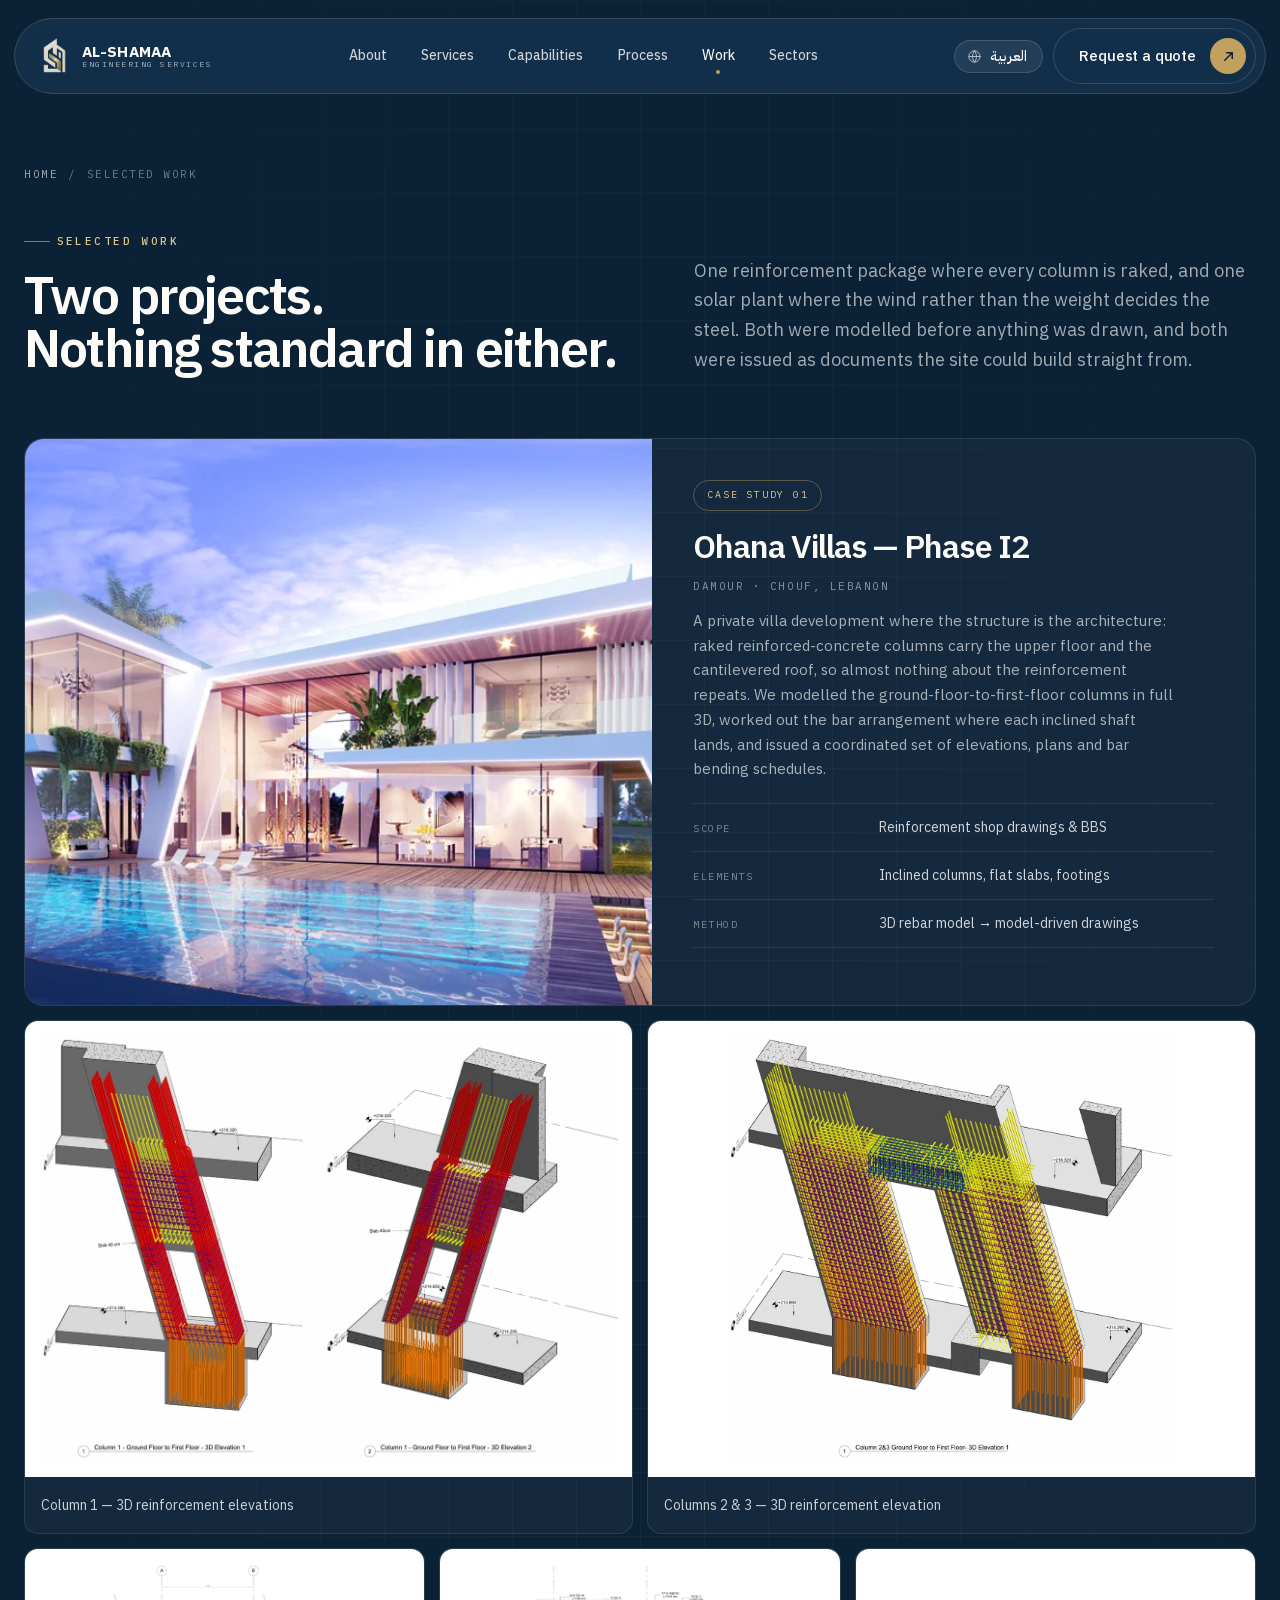
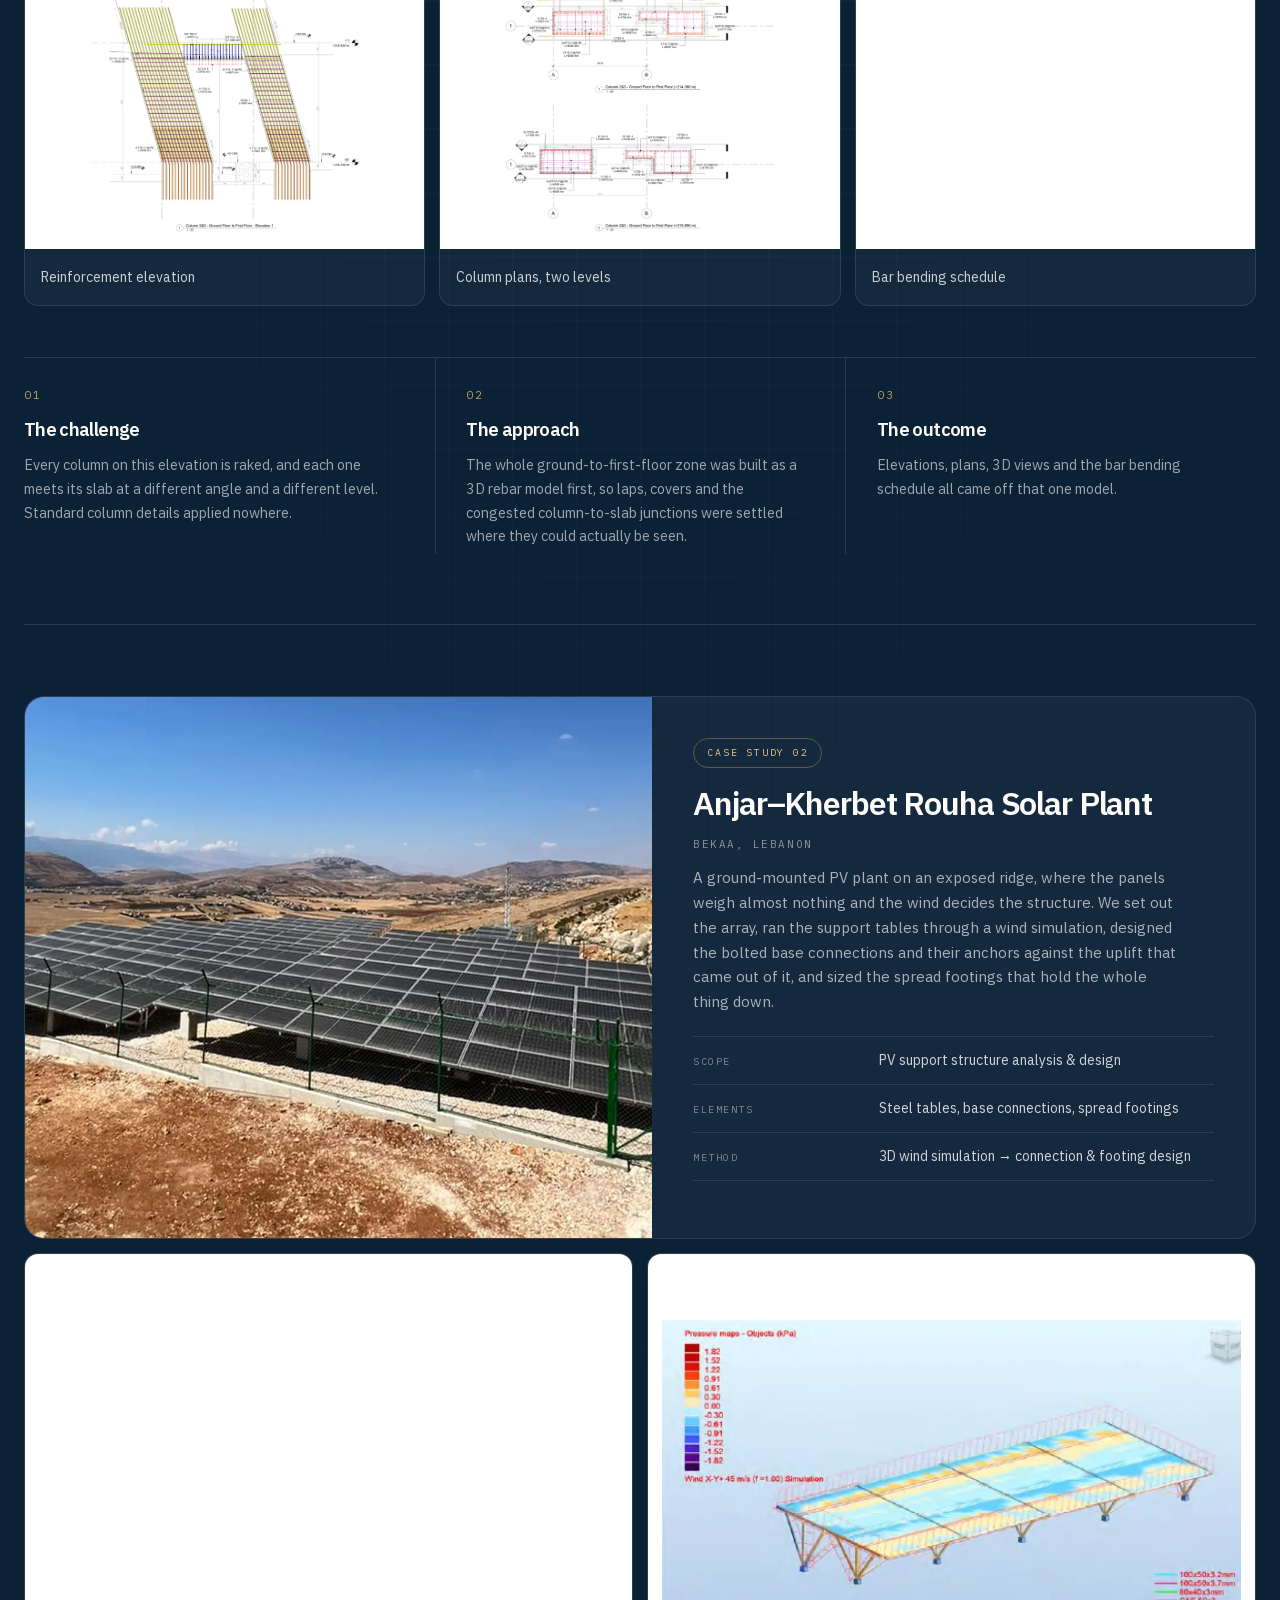
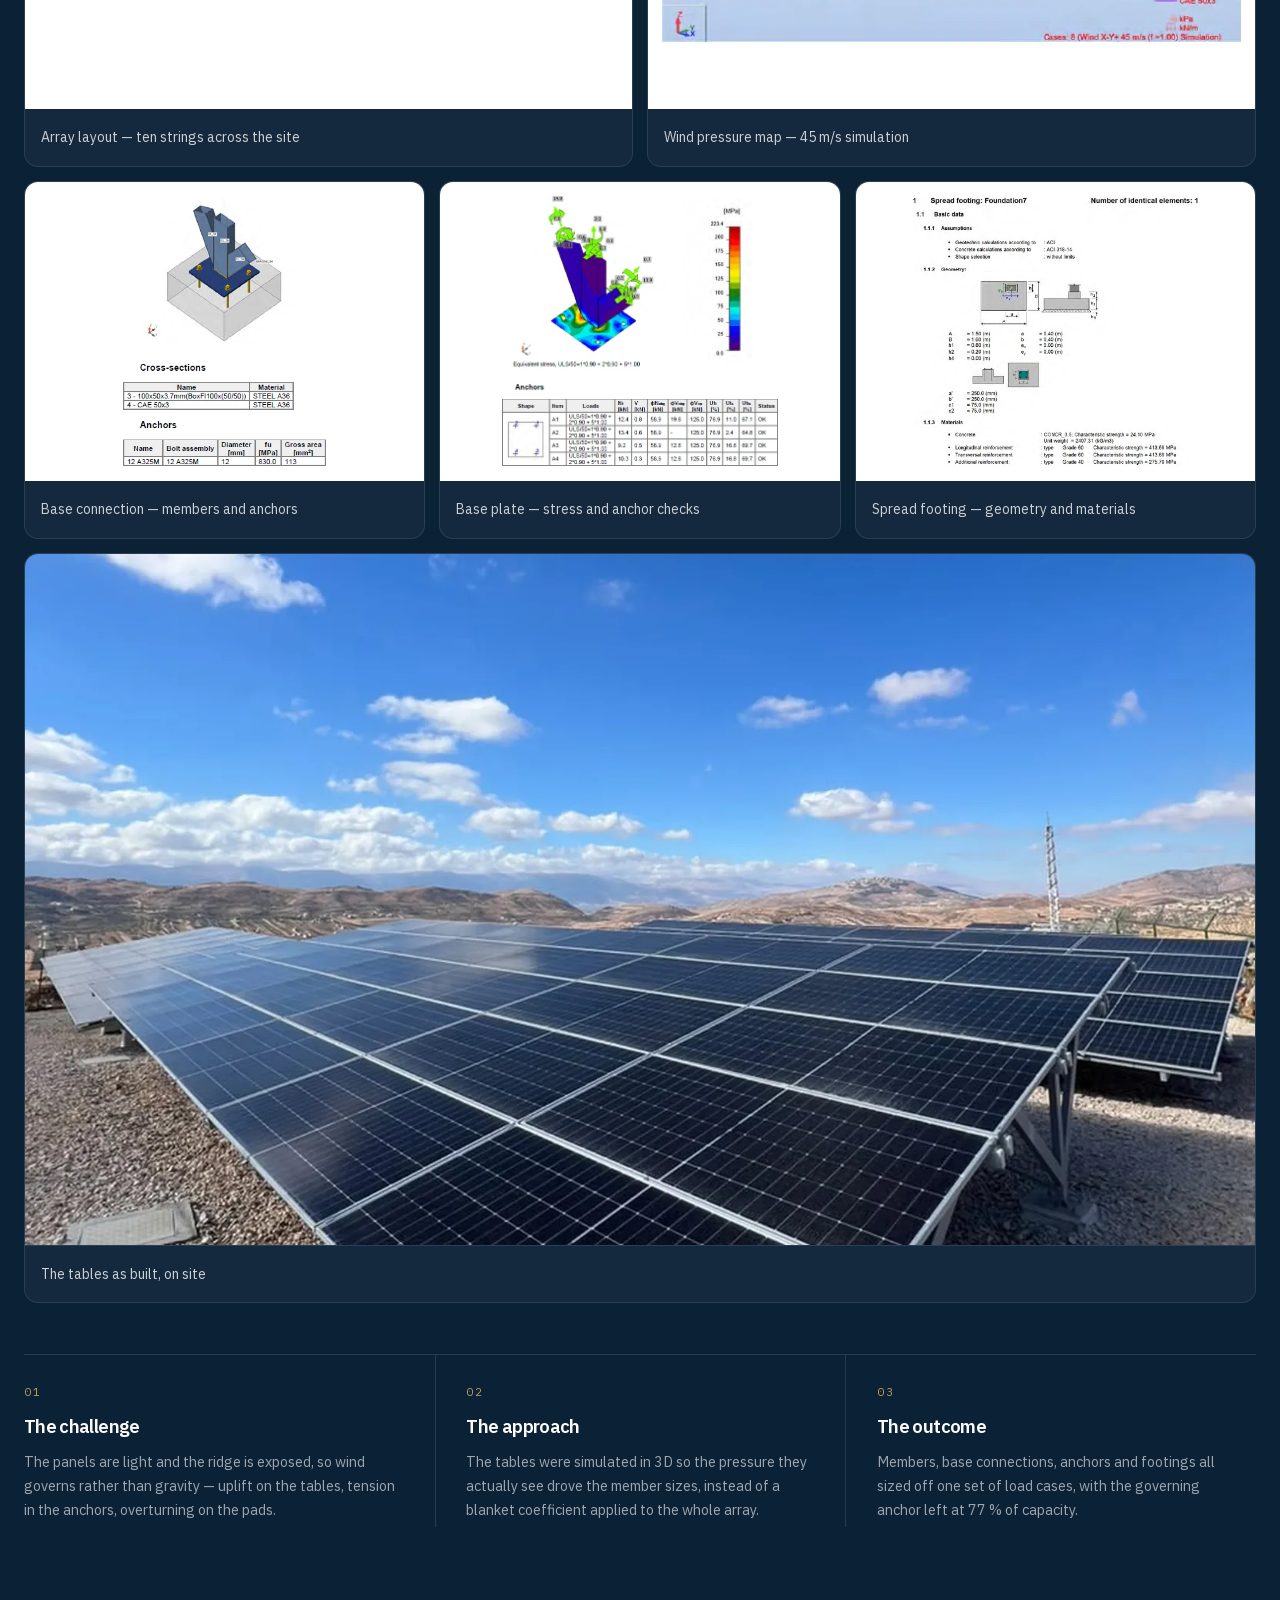
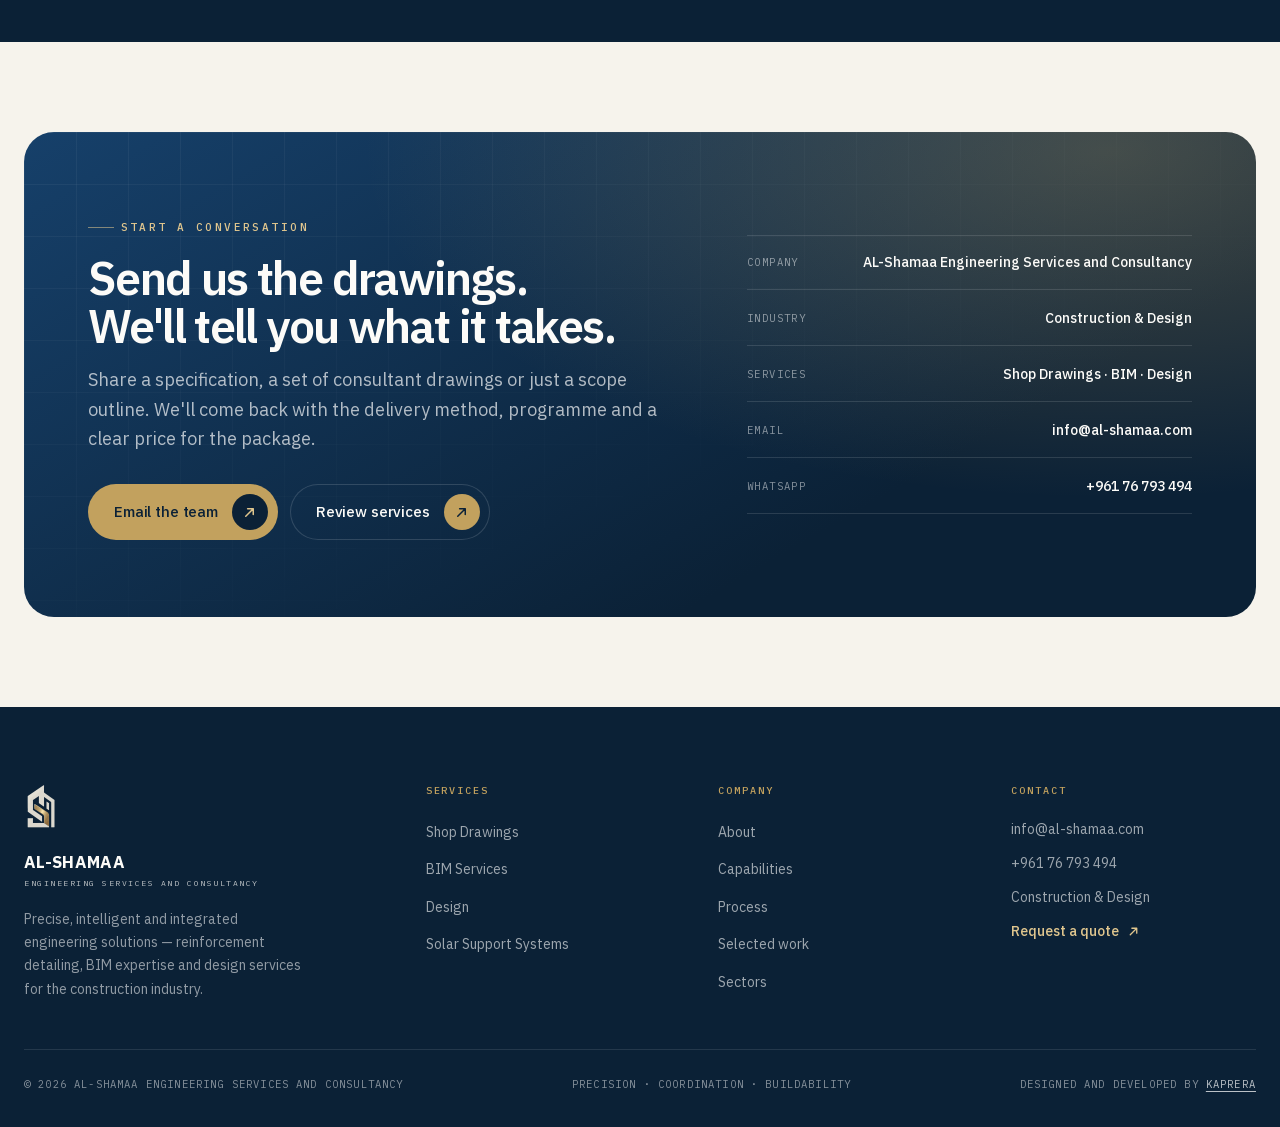
==== work.html @ 363264e6 "Move the case studies onto their own page The case studies outgrew a section. #work carried two full" ====
<!doctype html>
<html lang="en" dir="ltr">
<head>
<meta charset="utf-8">
<meta name="viewport" content="width=device-width, initial-scale=1">

<title>Selected Work — Reinforcement and Solar Support Case Studies | AL-Shamaa</title>
<meta name="description" content="Two AL-Shamaa case studies in full: the Ohana Villas Phase I2 reinforcement package in Damour, and the Anjar–Kherbet Rouha solar plant support structure in the Bekaa.">
<link rel="canonical" href="https://al-shamaa.com/work.html">
<meta name="robots" content="index, follow, max-image-preview:large, max-snippet:-1">
<meta name="theme-color" content="#0B2136">
<meta name="color-scheme" content="light">

<!-- Restore the saved language before the first paint. Without this a returning
     Arabic visitor gets a full LTR render that then flips to RTL — a whole-page
     reflow and a large layout shift. Kept inline (and out of a file) because a
     blocking request here would cost more than it saves; its sha256 is pinned
     in the CSP so script-src stays free of 'unsafe-inline'. -->
<script>try{if(localStorage.getItem("alshamaa-lang")==="ar"){var d=document.documentElement;d.lang="ar";d.dir="rtl"}}catch(e){}</script>

<link rel="icon" href="assets/img/favicon-32.png" sizes="32x32" type="image/png">
<link rel="apple-touch-icon" href="assets/img/apple-touch-icon.png">

<meta property="og:type" content="website">
<meta property="og:site_name" content="AL-Shamaa Engineering Services and Consultancy">
<meta property="og:url" content="https://al-shamaa.com/work.html">
<meta property="og:locale" content="en">
<meta property="og:locale:alternate" content="ar">
<meta property="og:title" content="Selected Work — AL-Shamaa Engineering Services and Consultancy">
<meta property="og:description" content="Two AL-Shamaa case studies in full: the Ohana Villas Phase I2 reinforcement package in Damour, and the Anjar–Kherbet Rouha solar plant support structure in the Bekaa.">
<meta property="og:image" content="https://al-shamaa.com/assets/img/og-card.jpg">
<meta property="og:image:width" content="1200">
<meta property="og:image:height" content="630">
<meta property="og:image:alt" content="AL-Shamaa Engineering Services and Consultancy — reinforcement detailing, BIM and design.">
<meta name="twitter:card" content="summary_large_image">
<meta name="twitter:title" content="Selected Work — AL-Shamaa Engineering Services and Consultancy">
<meta name="twitter:description" content="Two AL-Shamaa case studies in full: the Ohana Villas Phase I2 reinforcement package in Damour, and the Anjar–Kherbet Rouha solar plant support structure in the Bekaa.">
<meta name="twitter:image" content="https://al-shamaa.com/assets/img/og-card.jpg">

<!-- The two faces this page's first screen paints in: the roman variable Plex
     Sans and the mono behind the eyebrow labels. The italic face the landing
     page preloads is not used anywhere here, so it stays off the critical path. -->
<link rel="preload" href="assets/fonts/plex-sans-var-latin.woff2" as="font" type="font/woff2" crossorigin>
<link rel="preload" href="assets/fonts/plex-mono-500-latin.woff2" as="font" type="font/woff2" crossorigin>
<link rel="stylesheet" href="assets/css/styles.css?v=6">

<script src="assets/js/i18n.js?v=6" defer></script>
<script src="assets/js/main.js?v=1" defer></script>

<script type="application/ld+json">
{
  "@context": "https://schema.org",
  "@type": "CollectionPage",
  "@id": "https://al-shamaa.com/work.html#page",
  "url": "https://al-shamaa.com/work.html",
  "name": "Selected Work",
  "description": "Reinforcement detailing and solar support structure case studies by AL-Shamaa Engineering Services and Consultancy.",
  "isPartOf": { "@type": "WebSite", "url": "https://al-shamaa.com/", "name": "AL-Shamaa Engineering Services and Consultancy" },
  "about": { "@id": "https://al-shamaa.com/#organization" },
  "breadcrumb": {
    "@type": "BreadcrumbList",
    "itemListElement": [
      { "@type": "ListItem", "position": 1, "name": "Home", "item": "https://al-shamaa.com/" },
      { "@type": "ListItem", "position": 2, "name": "Selected Work", "item": "https://al-shamaa.com/work.html" }
    ]
  },
  "mainEntity": {
    "@type": "ItemList",
    "itemListElement": [
      { "@type": "ListItem", "position": 1, "item": {
          "@type": "CreativeWork",
          "name": "Ohana Villas — Phase I2",
          "about": "Reinforcement shop drawings and bar bending schedules for a villa on raked reinforced-concrete columns.",
          "locationCreated": { "@type": "Place", "name": "Damour, Chouf, Lebanon" } } },
      { "@type": "ListItem", "position": 2, "item": {
          "@type": "CreativeWork",
          "name": "Anjar–Kherbet Rouha Solar Plant",
          "about": "Wind analysis, steel connection design and spread footing design for a ground-mounted photovoltaic array.",
          "locationCreated": { "@type": "Place", "name": "Bekaa, Lebanon" } } }
    ]
  }
}
</script>
</head>
<body>

<a class="skip" href="#top"><span data-i18n>Skip to content</span></a>

<div class="progress" id="progress" aria-hidden="true"></div>

<!-- ══ Header ══════════════════════════════════════════════════════════ -->
<header class="header" id="header">
  <div class="header__bar">
    <a class="brand" href="index.html">
      <img class="brand__mark brand__mark--light" src="assets/img/mark-light.png" alt="" width="30" height="38">
      <img class="brand__mark brand__mark--dark"  src="assets/img/mark.png" alt="" width="30" height="38">
      <span class="brand__txt">
        <span class="brand__name">AL-SHAMAA</span>
        <span class="brand__sub"><span data-i18n>Engineering Services</span></span>
      </span>
    </a>

    <nav class="nav" id="nav" aria-label="Primary">
      <a href="index.html#about"><span data-i18n>About</span></a>
      <a href="index.html#services"><span data-i18n>Services</span></a>
      <a href="index.html#capabilities"><span data-i18n>Capabilities</span></a>
      <a href="index.html#process"><span data-i18n>Process</span></a>
      <a href="#work" aria-current="page"><span data-i18n>Work</span></a>
      <a href="index.html#sectors"><span data-i18n>Sectors</span></a>
    </nav>

    <div class="header__cta">
      <button class="langbtn" type="button" data-langbtn aria-label="عرض الموقع باللغة العربية"><svg viewBox="0 0 24 24" fill="none" stroke="currentColor" stroke-width="1.5" stroke-linecap="round" stroke-linejoin="round" aria-hidden="true"><circle cx="12" cy="12" r="9"/><path d="M3 12h18"/><path d="M12 3a15 15 0 0 1 0 18a15 15 0 0 1 0-18Z"/></svg><span class="langbtn__label" lang="ar">العربية</span></button>
      <a class="btn btn--ghost" href="#contact">
        <span data-i18n>Request a quote</span>
        <span class="btn__ic" aria-hidden="true">
          <svg viewBox="0 0 16 16" fill="none" stroke="currentColor" stroke-width="1.6" stroke-linecap="round" stroke-linejoin="round"><path d="M4 12 12 4M6 4h6v6"/></svg>
          <svg viewBox="0 0 16 16" fill="none" stroke="currentColor" stroke-width="1.6" stroke-linecap="round" stroke-linejoin="round"><path d="M4 12 12 4M6 4h6v6"/></svg>
        </span>
      </a>
      <button class="burger" id="burger" aria-label="Open menu" aria-expanded="false" aria-controls="drawer">
        <span></span><span></span><span></span>
      </button>
    </div>
  </div>
</header>

<div class="drawer" id="drawer">
  <a href="index.html#about"><span data-i18n>About</span></a>
  <a href="index.html#services"><span data-i18n>Services</span></a>
  <a href="index.html#capabilities"><span data-i18n>Capabilities</span></a>
  <a href="index.html#process"><span data-i18n>Process</span></a>
  <a href="#work"><span data-i18n>Work</span></a>
  <a href="index.html#sectors"><span data-i18n>Sectors</span></a>
  <a href="#contact"><span data-i18n>Contact</span></a>
  <button class="langbtn" type="button" data-langbtn aria-label="عرض الموقع باللغة العربية"><svg viewBox="0 0 24 24" fill="none" stroke="currentColor" stroke-width="1.5" stroke-linecap="round" stroke-linejoin="round" aria-hidden="true"><circle cx="12" cy="12" r="9"/><path d="M3 12h18"/><path d="M12 3a15 15 0 0 1 0 18a15 15 0 0 1 0-18Z"/></svg><span class="langbtn__label" lang="ar">العربية</span></button>
  <p class="drawer__foot"><span data-i18n>AL-SHAMAA · ENGINEERING SERVICES AND CONSULTANCY</span></p>
</div>

<main id="top">

<!-- ══ Selected work / case studies ════════════════════════════════════ -->
<section class="section work workpage" id="work">
  <div class="shell">
    <nav class="crumb" aria-label="Breadcrumb">
      <a href="index.html"><span data-i18n>Home</span></a>
      <span aria-hidden="true">/</span>
      <span aria-current="page"><span data-i18n>Selected work</span></span>
    </nav>

    <div class="section-head">
      <div data-reveal>
        <span class="eyebrow eyebrow--light"><span data-i18n>Selected work</span></span>
        <h1 class="display section-title"><span data-i18n>Two projects.</span><br><span data-i18n>Nothing standard in either.</span></h1>
      </div>
      <p class="lede d-100" data-reveal>
        <span data-i18n>One reinforcement package where every column is raked, and one solar plant where the wind rather than the weight decides the steel. Both were modelled before anything was drawn, and both were issued as documents the site could build straight from.</span>
      </p>
    </div>

    <div class="project" id="ohana">
      <article class="case" data-reveal>
        <figure class="case__hero">
          <img src="assets/img/work/ohana-villa.webp" width="900" height="506" loading="lazy" decoding="async"
               alt="Ohana Villas — a contemporary villa of white, inclined and cantilevered volumes above a reflecting pool.">
        </figure>

        <div class="case__side">
          <span class="case__tag"><span data-i18n>Case study</span> 01</span>
          <h3 class="case__title">Ohana Villas — <span data-i18n>Phase I2</span></h3>
          <p class="case__loc"><span data-i18n>Damour · Chouf, Lebanon</span></p>
          <p class="case__lede">
            <span data-i18n>A private villa development where the structure is the architecture: raked reinforced-concrete columns carry the upper floor and the cantilevered roof, so almost nothing about the reinforcement repeats. We modelled the ground-floor-to-first-floor columns in full 3D, worked out the bar arrangement where each inclined shaft lands, and issued a coordinated set of elevations, plans and bar bending schedules.</span>
          </p>
          <dl class="case__facts">
            <div><dt><span data-i18n>Scope</span></dt><dd><span data-i18n>Reinforcement shop drawings &amp; BBS</span></dd></div>
            <div><dt><span data-i18n>Elements</span></dt><dd><span data-i18n>Inclined columns, flat slabs, footings</span></dd></div>
            <div><dt><span data-i18n>Method</span></dt><dd><span data-i18n>3D rebar model → model-driven drawings</span></dd></div>
          </dl>
        </div>
      </article>

      <div class="case-grid">

        <figure class="sheet sheet--half" data-reveal>
          <div class="sheet__img">
            <img src="assets/img/work/ohana-3d-column-1.webp" width="1200" height="884" loading="lazy" decoding="async"
                 alt="Two 3D views of the reinforcement in inclined Column 1, showing starter bars, main bars and links passing through the slab.">
          </div>
          <figcaption>
            <span class="sheet__t"><span data-i18n>Column 1 — 3D reinforcement elevations</span></span>
          </figcaption>
        </figure>

        <figure class="sheet sheet--half d-70" data-reveal>
          <div class="sheet__img">
            <img src="assets/img/work/ohana-3d-columns-23.webp" width="1200" height="1132" loading="lazy" decoding="async"
                 alt="3D reinforcement model of the twin inclined Columns 2 and 3 and the beam spanning between them.">
          </div>
          <figcaption>
            <span class="sheet__t"><span data-i18n>Columns 2 &amp; 3 — 3D reinforcement elevation</span></span>
          </figcaption>
        </figure>

        <figure class="sheet sheet--third" data-reveal>
          <div class="sheet__img">
            <img src="assets/img/work/ohana-elevation.webp" width="1200" height="1189" loading="lazy" decoding="async"
                 alt="Reinforcement elevation of the inclined Columns 2 and 3 with bar marks, spacings and cut lengths annotated.">
          </div>
          <figcaption>
            <span class="sheet__t"><span data-i18n>Reinforcement elevation</span></span>
          </figcaption>
        </figure>

        <figure class="sheet sheet--third d-70" data-reveal>
          <div class="sheet__img">
            <img src="assets/img/work/ohana-plans.webp" width="1200" height="1187" loading="lazy" decoding="async"
                 alt="Reinforcement plans of Columns 2 and 3 at two floor levels, with bar marks and dimensions between grids A and B.">
          </div>
          <figcaption>
            <span class="sheet__t"><span data-i18n>Column plans, two levels</span></span>
          </figcaption>
        </figure>

        <figure class="sheet sheet--third d-140" data-reveal>
          <div class="sheet__img">
            <img src="assets/img/work/ohana-bbs.webp" width="1200" height="813" loading="lazy" decoding="async"
                 alt="Bar bending schedule listing position, quantity, diameter, cut length and bending shape for every bar mark.">
          </div>
          <figcaption>
            <span class="sheet__t"><span data-i18n>Bar bending schedule</span></span>
          </figcaption>
        </figure>

      </div>

      <div class="case-notes">
        <div class="cnote" data-reveal>
          <span class="cnote__n">01</span>
          <h4><span data-i18n>The challenge</span></h4>
          <p><span data-i18n>Every column on this elevation is raked, and each one meets its slab at a different angle and a different level. Standard column details applied nowhere.</span></p>
        </div>
        <div class="cnote d-70" data-reveal>
          <span class="cnote__n">02</span>
          <h4><span data-i18n>The approach</span></h4>
          <p><span data-i18n>The whole ground-to-first-floor zone was built as a 3D rebar model first, so laps, covers and the congested column-to-slab junctions were settled where they could actually be seen.</span></p>
        </div>
        <div class="cnote d-140" data-reveal>
          <span class="cnote__n">03</span>
          <h4><span data-i18n>The outcome</span></h4>
          <p><span data-i18n>Elevations, plans, 3D views and the bar bending schedule all came off that one model.</span></p>
        </div>
      </div>
    </div>

    <div class="project" id="solar">
      <article class="case" data-reveal>
        <figure class="case__hero">
          <img src="assets/img/work/pv-array.webp" width="1600" height="900" loading="lazy" decoding="async"
               alt="The completed solar plant on a Bekaa hillside — rows of panels on concrete plinths inside a perimeter fence, with the valley and mountains behind.">
        </figure>

        <div class="case__side">
          <span class="case__tag"><span data-i18n>Case study</span> 02</span>
          <h3 class="case__title"><span data-i18n>Anjar–Kherbet Rouha Solar Plant</span></h3>
          <p class="case__loc"><span data-i18n>Bekaa, Lebanon</span></p>
          <p class="case__lede">
            <span data-i18n>A ground-mounted PV plant on an exposed ridge, where the panels weigh almost nothing and the wind decides the structure. We set out the array, ran the support tables through a wind simulation, designed the bolted base connections and their anchors against the uplift that came out of it, and sized the spread footings that hold the whole thing down.</span>
          </p>
          <dl class="case__facts">
            <div><dt><span data-i18n>Scope</span></dt><dd><span data-i18n>PV support structure analysis &amp; design</span></dd></div>
            <div><dt><span data-i18n>Elements</span></dt><dd><span data-i18n>Steel tables, base connections, spread footings</span></dd></div>
            <div><dt><span data-i18n>Method</span></dt><dd><span data-i18n>3D wind simulation → connection &amp; footing design</span></dd></div>
          </dl>
        </div>
      </article>

      <div class="case-grid">

        <figure class="sheet sheet--half" data-reveal>
          <div class="sheet__img">
            <img src="assets/img/work/pv-layout.webp" width="1400" height="1260" loading="lazy" decoding="async"
                 alt="Site plan of the photovoltaic array: ten panel strings labelled S1 to S10 set out on a lettered and numbered grid across the plot.">
          </div>
          <figcaption>
            <span class="sheet__t"><span data-i18n>Array layout — ten strings across the site</span></span>
          </figcaption>
        </figure>

        <figure class="sheet sheet--half d-70" data-reveal>
          <div class="sheet__img">
            <img src="assets/img/work/pv-wind.webp" width="561" height="312" loading="lazy" decoding="async"
                 alt="Wind pressure map in kilopascals across the 3D model of a panel support table, from a 45 metre-per-second wind simulation.">
          </div>
          <figcaption>
            <span class="sheet__t"><span data-i18n>Wind pressure map — 45 m/s simulation</span></span>
          </figcaption>
        </figure>

        <figure class="sheet sheet--third" data-reveal>
          <div class="sheet__img">
            <img src="assets/img/work/pv-connection.webp" width="321" height="428" loading="lazy" decoding="async"
                 alt="3D view of a support frame base: box sections and an angle brace landing on a plate anchored into a concrete pedestal, above the cross-section schedule.">
          </div>
          <figcaption>
            <span class="sheet__t"><span data-i18n>Base connection — members and anchors</span></span>
          </figcaption>
        </figure>

        <figure class="sheet sheet--third d-70" data-reveal>
          <div class="sheet__img">
            <img src="assets/img/work/pv-anchors.webp" width="559" height="548" loading="lazy" decoding="async"
                 alt="Equivalent stress plot on the base plate under the governing load combination, with each of the four anchors listed and its utilisation checked.">
          </div>
          <figcaption>
            <span class="sheet__t"><span data-i18n>Base plate — stress and anchor checks</span></span>
          </figcaption>
        </figure>

        <figure class="sheet sheet--third d-140" data-reveal>
          <div class="sheet__img">
            <img src="assets/img/work/pv-footing.webp" width="497" height="471" loading="lazy" decoding="async"
                 alt="Spread footing design output: pad and pedestal geometry dimensioned, with the concrete strength and reinforcement grades listed below.">
          </div>
          <figcaption>
            <span class="sheet__t"><span data-i18n>Spread footing — geometry and materials</span></span>
          </figcaption>
        </figure>

        <figure class="sheet sheet--full sheet--photo d-70" data-reveal>
          <div class="sheet__img">
            <img src="assets/img/work/pv-built.webp" width="1600" height="900" loading="lazy" decoding="async"
                 alt="The finished array from ground level: panels carried on galvanised steel tables over a gravel bed, with the Bekaa hills beyond.">
          </div>
          <figcaption>
            <span class="sheet__t"><span data-i18n>The tables as built, on site</span></span>
          </figcaption>
        </figure>

      </div>

      <div class="case-notes">
        <div class="cnote" data-reveal>
          <span class="cnote__n">01</span>
          <h4><span data-i18n>The challenge</span></h4>
          <p><span data-i18n>The panels are light and the ridge is exposed, so wind governs rather than gravity — uplift on the tables, tension in the anchors, overturning on the pads.</span></p>
        </div>
        <div class="cnote d-70" data-reveal>
          <span class="cnote__n">02</span>
          <h4><span data-i18n>The approach</span></h4>
          <p><span data-i18n>The tables were simulated in 3D so the pressure they actually see drove the member sizes, instead of a blanket coefficient applied to the whole array.</span></p>
        </div>
        <div class="cnote d-140" data-reveal>
          <span class="cnote__n">03</span>
          <h4><span data-i18n>The outcome</span></h4>
          <p><span data-i18n>Members, base connections, anchors and footings all sized off one set of load cases, with the governing anchor left at 77 % of capacity.</span></p>
        </div>
      </div>
    </div>
  </div>
</section>

<section class="cta" id="contact">
  <div class="shell">
    <div class="cta__panel" data-reveal>
      <div>
        <span class="eyebrow eyebrow--light"><span data-i18n>Start a conversation</span></span>
        <h2 class="display cta__title"><span data-i18n>Send us the drawings.</span><br><span data-i18n>We'll tell you what it takes.</span></h2>
        <p class="lede">
          <span data-i18n>Share a specification, a set of consultant drawings or just a scope outline. We'll come back with the delivery method, programme and a clear price for the package.</span>
        </p>
        <div class="cta__actions">
          <a class="btn btn--gold" href="mailto:info@al-shamaa.com?subject=Project%20enquiry%20%E2%80%94%20reinforcement%20detailing">
            <span data-i18n>Email the team</span>
            <span class="btn__ic" aria-hidden="true">
              <svg viewBox="0 0 16 16" fill="none" stroke="currentColor" stroke-width="1.6" stroke-linecap="round" stroke-linejoin="round"><path d="M4 12 12 4M6 4h6v6"/></svg>
          <svg viewBox="0 0 16 16" fill="none" stroke="currentColor" stroke-width="1.6" stroke-linecap="round" stroke-linejoin="round"><path d="M4 12 12 4M6 4h6v6"/></svg>
            </span>
          </a>
          <a class="btn btn--ghost" href="index.html#services">
            <span data-i18n>Review services</span>
            <span class="btn__ic" aria-hidden="true">
              <svg viewBox="0 0 16 16" fill="none" stroke="currentColor" stroke-width="1.6" stroke-linecap="round" stroke-linejoin="round"><path d="M4 12 12 4M6 4h6v6"/></svg>
          <svg viewBox="0 0 16 16" fill="none" stroke="currentColor" stroke-width="1.6" stroke-linecap="round" stroke-linejoin="round"><path d="M4 12 12 4M6 4h6v6"/></svg>
            </span>
          </a>
        </div>
      </div>

      <!-- PLACEHOLDER: info@al-shamaa.com is a stand-in. Replace every
           mailto: on this page (here, in the buttons above and in the footer)
           with the real address, and add a location row if wanted. -->
      <dl class="cta__facts">
        <div class="cta__fact"><dt><span data-i18n>Company</span></dt><dd><span data-i18n>AL-Shamaa Engineering Services and Consultancy</span></dd></div>
        <div class="cta__fact"><dt><span data-i18n>Industry</span></dt><dd><span data-i18n>Construction &amp; Design</span></dd></div>
        <div class="cta__fact"><dt><span data-i18n>Services</span></dt><dd><span data-i18n>Shop Drawings · BIM · Design</span></dd></div>
        <div class="cta__fact"><dt><span data-i18n>Email</span></dt><dd><a href="mailto:info@al-shamaa.com">info@al-shamaa.com</a></dd></div>
        <div class="cta__fact"><dt><span data-i18n>WhatsApp</span></dt><dd><a class="phone" href="https://wa.me/96176793494" target="_blank" rel="noopener">+961 76 793 494</a></dd></div>
      </dl>
    </div>
  </div>
</section>

</main>

<!-- ══ Footer ══════════════════════════════════════════════════════════ -->
<footer class="footer">
  <div class="shell">
    <div class="footer__top">
      <div class="footer__brand">
        <img class="brand__mark" src="assets/img/mark-light.png" alt="AL-Shamaa" width="38" height="48">
        <div>
          <div class="brand__name">AL-SHAMAA</div>
          <div class="brand__sub"><span data-i18n>Engineering Services and Consultancy</span></div>
        </div>
        <p class="footer__blurb">
          <span data-i18n>Precise, intelligent and integrated engineering solutions — reinforcement detailing, BIM expertise and design services for the construction industry.</span>
        </p>
      </div>

      <div>
        <h3><span data-i18n>Services</span></h3>
        <ul>
          <li><a href="index.html#services"><span data-i18n>Shop Drawings</span></a></li>
          <li><a href="index.html#services"><span data-i18n>BIM Services</span></a></li>
          <li><a href="index.html#services"><span data-i18n>Design</span></a></li>
          <li><a href="index.html#sectors"><span data-i18n>Solar Support Systems</span></a></li>
        </ul>
      </div>

      <div>
        <h3><span data-i18n>Company</span></h3>
        <ul>
          <li><a href="index.html#about"><span data-i18n>About</span></a></li>
          <li><a href="index.html#capabilities"><span data-i18n>Capabilities</span></a></li>
          <li><a href="index.html#process"><span data-i18n>Process</span></a></li>
          <li><a href="#work" aria-current="page"><span data-i18n>Selected work</span></a></li>
          <li><a href="index.html#sectors"><span data-i18n>Sectors</span></a></li>
        </ul>
      </div>

      <div>
        <h3><span data-i18n>Contact</span></h3>
        <address>
          <a href="mailto:info@al-shamaa.com">info@al-shamaa.com</a>
          <a class="phone" href="https://wa.me/96176793494" target="_blank" rel="noopener">+961 76 793 494</a>
          <span><span data-i18n>Construction &amp; Design</span></span>
          <a class="tlink" href="#contact">
            <span data-i18n>Request a quote</span>
            <svg viewBox="0 0 16 16" fill="none" stroke="currentColor" stroke-width="1.6" stroke-linecap="round" stroke-linejoin="round"><path d="M4 12 12 4M6 4h6v6"/></svg>
          </a>
        </address>
      </div>
    </div>

    <div class="footer__bottom">
      <span>© <span id="yr">2026</span> <span data-i18n>AL-SHAMAA ENGINEERING SERVICES AND CONSULTANCY</span></span>
      <span><span data-i18n>PRECISION · COORDINATION · BUILDABILITY</span></span>
      <span class="footer__credit"><span data-i18n>DESIGNED AND DEVELOPED BY</span> <a href="https://kaprera.com" target="_blank" rel="noopener">KAPRERA</a></span>
    </div>
  </div>
</footer>

</body>
</html>
---- assets/css/styles.css ----
/* ==========================================================================
   AL-SHAMAA Engineering Services and Consultancy
   Landing page stylesheet
   ========================================================================== */

/* --- Fonts -------------------------------------------------------------- */
/* Self-hosted so the critical path holds no third-party connection. Latin is
   subset to Latin-1 + punctuation; IBM Plex Sans ships as one variable file
   covering 100-700, so every roman weight on the page costs a single request.
   The Arabic faces carry an Arabic-only unicode-range, so an English visitor
   never downloads them — the browser fetches them the moment the page flips
   to Arabic and not before. */
@font-face{
  font-family:"IBM Plex Sans";
  src:url("../fonts/plex-sans-var-latin.woff2") format("woff2");
  font-weight:100 700;
  font-style:normal;
  font-display:swap;
  unicode-range:U+0000-00FF,U+0131,U+0152-0153,U+02BB-02BC,U+02C6,U+02DA,U+02DC,U+2000-206F,U+20AC,U+2122,U+2191,U+2193,U+2212,U+2215,U+FEFF,U+FFFD;
}
@font-face{
  font-family:"IBM Plex Sans";
  src:url("../fonts/plex-sans-italic-var-latin.woff2") format("woff2");
  font-weight:100 700;
  font-style:italic;
  font-display:swap;
  unicode-range:U+0000-00FF,U+0131,U+0152-0153,U+02BB-02BC,U+02C6,U+02DA,U+02DC,U+2000-206F,U+20AC,U+2122,U+2191,U+2193,U+2212,U+2215,U+FEFF,U+FFFD;
}
@font-face{
  font-family:"IBM Plex Mono";
  src:url("../fonts/plex-mono-400-latin.woff2") format("woff2");
  font-weight:400; font-style:normal; font-display:swap;
  unicode-range:U+0000-00FF,U+0131,U+0152-0153,U+02BB-02BC,U+02C6,U+02DA,U+02DC,U+2000-206F,U+20AC,U+2122,U+2191,U+2193,U+2212,U+2215,U+FEFF,U+FFFD;
}
@font-face{
  font-family:"IBM Plex Mono";
  src:url("../fonts/plex-mono-500-latin.woff2") format("woff2");
  font-weight:500; font-style:normal; font-display:swap;
  unicode-range:U+0000-00FF,U+0131,U+0152-0153,U+02BB-02BC,U+02C6,U+02DA,U+02DC,U+2000-206F,U+20AC,U+2122,U+2191,U+2193,U+2212,U+2215,U+FEFF,U+FFFD;
}
@font-face{
  font-family:"IBM Plex Sans Arabic";
  src:url("../fonts/plex-arabic-400-arabic.woff2") format("woff2");
  font-weight:400; font-style:normal; font-display:swap;
  unicode-range:U+0600-06FF,U+0750-077F,U+0870-088E,U+0890-0891,U+08A0-08FF,U+200C-200E,U+2010-2011,U+204F,U+2E41,U+FB50-FDFF,U+FE70-FE74,U+FE76-FEFC;
}
@font-face{
  font-family:"IBM Plex Sans Arabic";
  src:url("../fonts/plex-arabic-500-arabic.woff2") format("woff2");
  font-weight:500; font-style:normal; font-display:swap;
  unicode-range:U+0600-06FF,U+0750-077F,U+0870-088E,U+0890-0891,U+08A0-08FF,U+200C-200E,U+2010-2011,U+204F,U+2E41,U+FB50-FDFF,U+FE70-FE74,U+FE76-FEFC;
}
@font-face{
  font-family:"IBM Plex Sans Arabic";
  src:url("../fonts/plex-arabic-600-arabic.woff2") format("woff2");
  font-weight:600; font-style:normal; font-display:swap;
  unicode-range:U+0600-06FF,U+0750-077F,U+0870-088E,U+0890-0891,U+08A0-08FF,U+200C-200E,U+2010-2011,U+204F,U+2E41,U+FB50-FDFF,U+FE70-FE74,U+FE76-FEFC;
}
@font-face{
  font-family:"IBM Plex Sans Arabic";
  src:url("../fonts/plex-arabic-700-arabic.woff2") format("woff2");
  font-weight:700; font-style:normal; font-display:swap;
  unicode-range:U+0600-06FF,U+0750-077F,U+0870-088E,U+0890-0891,U+08A0-08FF,U+200C-200E,U+2010-2011,U+204F,U+2E41,U+FB50-FDFF,U+FE70-FE74,U+FE76-FEFC;
}

/* The language button shows the word "العربية" while the page is in English,
   and those seven letters alone were enough to pull the full 32 KB Arabic face
   onto every English page load. They get their own 2.7 KB face containing
   exactly that word; the full family still loads the moment the page flips. */
@font-face{
  font-family:"Plex Arabic Label";
  src:url("../fonts/plex-arabic-500-langbtn.woff2") format("woff2");
  font-weight:500; font-style:normal; font-display:swap;
}

/* Metric-matched fallbacks. While Plex is in flight the page renders in Arial
   (or the platform equivalent) scaled and re-shouldered to Plex's own metrics,
   so the swap when Plex lands moves nothing — this is what keeps CLS at zero
   despite font-display:swap. Values derived from Plex's hhea/OS-2 tables:
   ascent 1025/1000, descent 275/1000, both divided by the size-adjust ratio. */
@font-face{
  font-family:"Plex Sans Fallback";
  src:local("Arial"),local("Helvetica Neue"),local("Helvetica"),local("Liberation Sans"),local("Roboto"),local("Segoe UI");
  size-adjust:97.5%;
  ascent-override:105.13%;
  descent-override:28.21%;
  line-gap-override:0%;
}
@font-face{
  font-family:"Plex Mono Fallback";
  src:local("Menlo"),local("Consolas"),local("DejaVu Sans Mono"),local("Liberation Mono"),local("Courier New");
  size-adjust:99.7%;
  ascent-override:102.81%;
  descent-override:27.58%;
  line-gap-override:0%;
}

/* --- Tokens ------------------------------------------------------------- */
:root{
  --ink:        #0B2136;
  --navy:       #143651;
  --navy-600:   #1B4568;
  --navy-400:   #35618B;
  --navy-200:   #8AA4BE;
  --gold:       #C2A15E;
  --gold-light: #E0C68E;
  --gold-deep:  #856A42;
  --cream:      #F6F3EC;
  --paper:      #FCFBF8;
  --white:      #FFFFFF;

  --line:       rgba(20,54,81,.13);
  --line-soft:  rgba(20,54,81,.07);
  --line-dark:  rgba(255,255,255,.14);

  --text:       #16324A;
  --text-soft:  #5B7189;
  --text-dim:   rgba(255,255,255,.62);

  /* IBM Plex: an engineering-documentation superfamily. "IBM Plex Sans Arabic"
     is the matched Arabic companion, so both scripts share one skeleton. */
  --font-display: "IBM Plex Sans", "IBM Plex Sans Arabic", "Plex Sans Fallback", -apple-system, BlinkMacSystemFont, sans-serif;
  --font-sans:    "IBM Plex Sans", "IBM Plex Sans Arabic", "Plex Sans Fallback", -apple-system, BlinkMacSystemFont, sans-serif;
  --font-mono:    "IBM Plex Mono", "IBM Plex Sans Arabic", "Plex Mono Fallback", ui-monospace, "SF Mono", Menlo, monospace;
  --display-weight: 600;
  --display-track: -.035em;

  --r-lg: 30px;
  --r-md: 20px;
  --r-sm: 14px;

  --shell: min(1320px, 100% - 48px);
  --hero-gutter: 14px;
  --hero-w: min(1800px, 100% - (var(--hero-gutter) * 2));
  --ease: cubic-bezier(.22,.61,.36,1);
  --ease-out: cubic-bezier(.16,1,.3,1);
  --ease-flood: cubic-bezier(.33,0,.15,1);  /* gentle in, long settle */
}

/* --- Reset -------------------------------------------------------------- */
*,*::before,*::after{ box-sizing:border-box; }
html{ -webkit-text-size-adjust:100%; scroll-behavior:smooth; }
body{
  margin:0;
  font-family:var(--font-sans);
  font-size:16px;
  line-height:1.65;
  color:var(--text);
  background:var(--cream);
  -webkit-font-smoothing:antialiased;
  -moz-osx-font-smoothing:grayscale;
  overflow-x:hidden;
}
img,svg{ display:block; max-width:100%; }
a{ color:inherit; text-decoration:none; }
button{ font:inherit; color:inherit; border:0; background:none; cursor:pointer; }
h1,h2,h3,h4,p,figure,blockquote{ margin:0; }
ul{ margin:0; padding:0; list-style:none; }
:focus-visible{ outline:2px solid var(--gold); outline-offset:3px; border-radius:4px; }

/* Skip link: off-screen until focused, then a solid pill over the header. */
.skip{
  position:fixed; z-index:200;
  inset-block-start:10px; inset-inline-start:10px;
  transform:translateY(-200%);
  padding:11px 18px;
  border-radius:999px;
  background:var(--ink); color:var(--paper);
  font-family:var(--font-mono);
  font-size:.72rem; letter-spacing:.12em; text-transform:uppercase;
}
.skip:focus-visible{ transform:translateY(0); }
::selection{ background:var(--gold); color:var(--ink); }

/* --- Type helpers ------------------------------------------------------- */
.display{
  font-family:var(--font-display);
  font-weight:var(--display-weight);
  line-height:1.02;
  letter-spacing:var(--display-track);
}
.eyebrow{
  font-family:var(--font-mono);
  font-size:.6875rem;
  letter-spacing:.22em;
  text-transform:uppercase;
  font-weight:500;
  color:var(--gold-deep);
  display:inline-flex;
  align-items:center;
  gap:.6em;
}
.eyebrow::before{
  content:"";
  width:26px; height:1px;
  background:currentColor;
  opacity:.55;
}
.eyebrow--light{ color:var(--gold-light); }
.lede{ font-size:clamp(1rem,.95rem + .3vw,1.125rem); color:var(--text-soft); max-width:56ch; }
.gold{ color:var(--gold-deep); }
.gold-l{ color:var(--gold); }
.italic{ font-style:italic; }

/* --- Layout ------------------------------------------------------------- */
.shell{ width:var(--shell); margin-inline:auto; }
.section{ padding:clamp(80px,9vw,148px) 0; }
.section-head{ display:grid; gap:22px; margin-bottom:clamp(40px,5vw,72px); }
@media (min-width:900px){
  .section-head{ grid-template-columns:1.05fr .95fr; align-items:end; gap:48px; }
}
.section-title{ font-size:clamp(2rem,1.25rem + 2.6vw,3.25rem); margin-top:18px; }

/* --- Buttons ------------------------------------------------------------ */
/* Hover: the colour floods radially out of the arrow disc until it fills the
   pill, the disc inverts so it stays legible against the flood, and the arrow
   swaps for a fresh one. The circle is anchored on the disc's centre with a
   logical inset, so it mirrors in RTL. */
.btn{
  --btn-bg:var(--navy);
  --btn-fg:var(--paper);
  --btn-hover-fg:var(--ink);
  position:relative;
  display:inline-flex;
  align-items:center;
  gap:14px;
  padding-block:10px;
  padding-inline:26px 10px;
  border-radius:999px;
  background:var(--btn-bg);
  color:var(--btn-fg);
  font-size:.9375rem;
  font-weight:500;
  letter-spacing:-.01em;
  overflow:hidden;
  isolation:isolate;
  transition:color .42s var(--ease-flood) .1s, transform .55s var(--ease-flood);
}
.btn{
  /* the disc's centre: end padding (10px) + half the 36px disc */
  --fill-origin:28px;
  --fill-shift:50%;
}
[dir="rtl"] .btn{ --fill-shift:-50%; }
.btn::before{
  content:"";
  position:absolute; z-index:-1;
  top:50%;
  inset-inline-end:var(--fill-origin);
  width:210%;                 /* wide enough that the far corner is covered */
  aspect-ratio:1;
  translate:var(--fill-shift) -50%;
  border-radius:50%;
  background:linear-gradient(120deg,var(--gold-deep),var(--gold) 55%,var(--gold-light));
  transform:scale(0);
  transition:transform .66s var(--ease-flood);
  will-change:transform;
}
.btn:hover,.btn:focus-visible{ transform:translateY(-2px); color:var(--btn-hover-fg); }
.btn:hover::before,.btn:focus-visible::before{ transform:scale(1); }

/* arrow disc: two arrows, one leaving and one arriving */
.btn__ic{
  position:relative;
  width:36px; height:36px;
  flex:none;
  display:grid; place-items:center;
  border-radius:50%;
  background:var(--gold);
  color:var(--ink);
  overflow:hidden;
  transition:background .5s var(--ease-flood), color .5s var(--ease-flood), transform .55s var(--ease-flood);
}
.btn:hover .btn__ic,.btn:focus-visible .btn__ic{
  background:var(--ink); color:var(--gold-light); transform:scale(1.06);
}
.btn__ic svg{
  grid-area:1/1;
  width:15px; height:15px;
  transition:transform .55s var(--ease-flood), opacity .34s var(--ease);
}
.btn__ic svg:nth-child(2){ transform:translate(-115%,115%); opacity:0; }
.btn:hover .btn__ic svg:nth-child(1),
.btn:focus-visible .btn__ic svg:nth-child(1){ transform:translate(115%,-115%); opacity:0; }
.btn:hover .btn__ic svg:nth-child(2),
.btn:focus-visible .btn__ic svg:nth-child(2){ transform:translate(0,0); opacity:1; }
/* mirror the diagonal so it still reads "forward" in RTL */
[dir="rtl"] .btn__ic svg{ scale:-1 1; }

.btn--light{ --btn-bg:var(--paper); --btn-fg:var(--ink); }
.btn--ghost{
  --btn-bg:transparent; --btn-fg:var(--paper);
  box-shadow:inset 0 0 0 1px var(--line-dark);
}
.btn--gold{
  --btn-bg:var(--gold); --btn-fg:var(--ink); --btn-hover-fg:var(--paper);
}
.btn--gold::before{ background:linear-gradient(100deg,var(--ink),var(--navy)); }
.btn--gold .btn__ic{ background:var(--ink); color:var(--gold-light); }
.btn--gold:hover .btn__ic,.btn--gold:focus-visible .btn__ic{ background:var(--gold); color:var(--ink); }

/* text link with sliding underline */
.tlink{
  display:inline-flex; align-items:center; gap:8px;
  font-size:.875rem; font-weight:500;
  padding-bottom:3px;
  background-image:linear-gradient(var(--gold),var(--gold));
  background-size:0% 1px;
  background-repeat:no-repeat;
  background-position:0 100%;
  transition:background-size .5s var(--ease-out), color .3s;
}
.tlink:hover{ background-size:100% 1px; color:var(--gold-deep); }
.tlink svg{ width:13px; height:13px; transition:transform .45s var(--ease-out); }
.tlink:hover svg{ transform:translate(3px,-3px); }

/* ==========================================================================
   Header
   ========================================================================== */
.header{
  position:fixed;
  inset:0 0 auto 0;
  z-index:100;
  padding:18px 0;
  transition:padding .5s var(--ease);
}
.header.is-stuck{ padding:10px 0; }
.header__bar{
  /* tracks the hero box, so the pill sits flush with the hero's edges */
  width:var(--hero-w);
  margin-inline:auto;
  display:flex;
  align-items:center;
  justify-content:space-between;
  gap:24px;
  /* Logical, so the ends mirror in RTL. Asymmetric on purpose: the start
     holds flat content (the logo) which has to clear the pill's corner
     radius, while the end holds nested pills whose own curve should sit one
     vertical gap from the edge. */
  padding-block:9px;
  padding-inline:26px 9px;
  border-radius:999px;
  background:rgba(252,251,248,.06);
  border:1px solid rgba(255,255,255,.14);
  backdrop-filter:blur(14px) saturate(140%);
  -webkit-backdrop-filter:blur(14px) saturate(140%);
  transition:background .5s var(--ease), border-color .5s var(--ease), box-shadow .5s var(--ease), color .5s var(--ease);
  color:var(--paper);
}
.header.is-stuck .header__bar{
  background:rgba(252,251,248,.86);
  border-color:var(--line);
  box-shadow:0 18px 44px -26px rgba(11,33,54,.4);
  color:var(--ink);
}
.brand{ display:flex; align-items:center; gap:11px; flex:none; }
.brand__mark{ width:30px; height:38px; object-fit:contain; }
.brand__mark--dark{ display:none; }
.header.is-stuck .brand__mark--light{ display:none; }
.header.is-stuck .brand__mark--dark{ display:block; }
.brand__txt{ display:grid; line-height:1.05; }
.brand__name{ font-size:.95rem; font-weight:700; letter-spacing:.02em; }
.brand__sub{
  font-family:var(--font-mono);
  font-size:.5rem; letter-spacing:.19em; text-transform:uppercase;
  opacity:.62;
}
.nav{ display:none; }
@media (min-width:1060px){
  .nav{ display:flex; align-items:center; gap:4px; }
}
.nav a{
  position:relative;
  padding:8px 15px;
  border-radius:999px;
  font-size:.875rem;
  font-weight:450;
  opacity:.82;
  transition:opacity .3s, background .4s var(--ease);
}
.nav a:hover{ opacity:1; background:rgba(255,255,255,.1); }
.header.is-stuck .nav a:hover{ background:rgba(20,54,81,.07); }
.nav a.is-active{ opacity:1; }
.nav a.is-active::after{
  content:""; position:absolute; left:50%; bottom:2px;
  width:4px; height:4px; margin-left:-2px;
  border-radius:50%; background:var(--gold);
}
.header__cta{ display:flex; align-items:center; gap:10px; flex:none; }
.header__cta .btn{ display:none; }
@media (min-width:720px){ .header__cta .btn{ display:inline-flex; } }
.header.is-stuck .btn--ghost{ --btn-fg:var(--ink); box-shadow:inset 0 0 0 1px var(--line); }

.burger{
  width:44px; height:44px;
  border-radius:50%;
  display:grid; place-items:center; gap:5px;
  background:rgba(255,255,255,.1);
  align-content:center;
}
@media (min-width:1060px){ .burger{ display:none; } }
.header.is-stuck .burger{ background:rgba(20,54,81,.07); }
.burger span{
  display:block; width:17px; height:1.5px; background:currentColor; border-radius:2px;
  transition:transform .45s var(--ease-out), opacity .3s;
}
body.menu-open .burger span:nth-child(1){ transform:translateY(6.5px) rotate(45deg); }
body.menu-open .burger span:nth-child(2){ opacity:0; }
body.menu-open .burger span:nth-child(3){ transform:translateY(-6.5px) rotate(-45deg); }

/* mobile drawer */
.drawer{
  position:fixed; inset:0; z-index:99;
  background:var(--ink);
  padding:120px 28px 40px;
  display:grid; align-content:start; gap:6px;
  clip-path:circle(0% at calc(100% - 44px) 44px);
  transition:clip-path .7s var(--ease-out), visibility 0s linear .7s;
  pointer-events:none;
  visibility:hidden;
}
body.menu-open .drawer{
  clip-path:circle(150% at calc(100% - 44px) 44px);
  pointer-events:auto;
  visibility:visible;
  transition:clip-path .7s var(--ease-out), visibility 0s;
}
.drawer a{
  font-family:var(--font-display);
  font-weight:var(--display-weight);
  letter-spacing:var(--display-track);
  font-size:1.9rem;
  color:var(--paper);
  padding:10px 0;
  border-bottom:1px solid rgba(255,255,255,.09);
  opacity:0; transform:translateY(14px);
  transition:opacity .5s var(--ease) .1s, transform .5s var(--ease-out) .1s, color .3s;
}
body.menu-open .drawer a{ opacity:1; transform:none; }
.drawer a:hover{ color:var(--gold-light); }
.drawer__foot{ margin-top:26px; font-family:var(--font-mono); font-size:.72rem; letter-spacing:.12em; color:var(--text-dim); }

/* ==========================================================================
   Hero
   ========================================================================== */
/* Gutter on all four sides: the card floats clear of the fold instead of
   running into the section below it. */
.hero{ padding:var(--hero-gutter) 0; }
.hero__frame{
  position:relative;
  width:var(--hero-w);          /* wider than the content shell, near full bleed */
  margin-inline:auto;
  /* Locked to the viewport minus both gutters: floor for short landscape
     phones, cap so the hero never becomes a void on very tall displays.
     min-height rather than height so nothing is ever clipped. */
  min-height:clamp(560px, calc(100svh - (var(--hero-gutter) * 2)), 1080px);
  border-radius:var(--r-lg);
  overflow:hidden;
  background:
    radial-gradient(120% 90% at 78% 10%, #1E4E76 0%, transparent 58%),
    radial-gradient(90% 70% at 12% 92%, #0E2C46 0%, transparent 60%),
    linear-gradient(165deg, #133C5C 0%, #0B2136 100%);
  background-color:#0B2136;
  display:grid;
  grid-template-rows:1fr auto;   /* content takes the slack, footer hugs the base */
  align-items:end;
  isolation:isolate;
}
/* Two transforms, two elements, so neither has to fight the other:
   - the outer box carries the scroll parallax, rewritten every frame and so
     deliberately untransitioned;
   - the svg carries the pointer drift and the RTL mirror, eased over .9s.
   Both used to be inline styles on one element, where the drift was written as
   margin-left/top — a forced layout on every pointermove, and the single worst
   INP cost on the page — and where the scroll transform silently clobbered the
   RTL flip. Custom properties keep them independent and off the layout path. */
.hero__canvas{
  position:absolute; inset:0; z-index:0;
  --sy:0px; --sc:1;
  transform:translate3d(0, var(--sy), 0) scale(var(--sc));
}
.hero__canvas svg{
  width:100%; height:100%;
  --px:0px; --py:0px; --flip:1;
  transform:translate3d(var(--px), var(--py), 0) scaleX(var(--flip));
  transition:transform .9s var(--ease-out);
}
.hero__glow{
  position:absolute; z-index:1;
  width:52vw; aspect-ratio:1; right:-8vw; top:-14vw;
  background:radial-gradient(circle, rgba(194,161,94,.20) 0%, transparent 66%);
  filter:blur(20px);
  animation:drift 18s ease-in-out infinite alternate;
}
@keyframes drift{ to{ transform:translate3d(-5%,6%,0) scale(1.12); } }
.hero__scrim{
  position:absolute; inset:0; z-index:2;
  background:linear-gradient(to top, rgba(8,25,42,.86) 0%, rgba(8,25,42,.32) 44%, rgba(8,25,42,.12) 100%);
}
.hero__inner{
  position:relative; z-index:3;
  padding:clamp(96px,6vw,124px) clamp(22px,3vw,56px) clamp(18px,2.4vh,32px);
  display:grid; gap:clamp(24px,3.4vh,44px);
  color:var(--paper);
  width:100%;
}
@media (min-width:1000px){
  .hero__inner{ grid-template-columns:minmax(0,1fr) auto; align-items:end; gap:56px; }
}
.hero__title{
  /* min() against svh keeps three lines inside a short viewport */
  font-size:clamp(2.4rem, min(1.35rem + 5.6vw, 10svh), 5.75rem);
  line-height:1.04;
  max-width:16ch;
  margin:clamp(14px,1.6vh,22px) 0 clamp(16px,2vh,24px);
}
.hero__title .ln{ display:block; overflow:hidden; }
.hero__title .ln > span{
  display:block;
  transform:translateY(105%);
  animation:riseIn 1.15s var(--ease-out) forwards;
}
.hero__title .ln:nth-child(2) > span{ animation-delay:.11s; }
.hero__title .ln:nth-child(3) > span{ animation-delay:.22s; }
@keyframes riseIn{ to{ transform:translateY(0); } }
.hero__sub{
  color:rgba(255,255,255,.74);
  max-width:46ch;
  font-size:clamp(.95rem,.9rem + .25vw,1.075rem);
}
.hero__actions{ display:flex; flex-wrap:wrap; gap:12px; margin-top:clamp(20px,3vh,32px); }

.hero__stats{ display:grid; gap:10px; }
@media (min-width:600px) and (max-width:999px){
  .hero__stats{ grid-template-columns:repeat(3,1fr); }
}
.stat-card{
  min-width:210px;
  padding:20px 22px;
  border-radius:var(--r-md);
  background:rgba(252,251,248,.09);
  border:1px solid rgba(255,255,255,.15);
  backdrop-filter:blur(12px);
  -webkit-backdrop-filter:blur(12px);
  transition:background .45s var(--ease), transform .55s var(--ease-out), border-color .45s;
}
.stat-card:hover{ background:rgba(252,251,248,.15); transform:translateY(-4px); border-color:rgba(194,161,94,.5); }
.stat-card__n{
  font-family:var(--font-display);
  font-weight:var(--display-weight);
  letter-spacing:var(--display-track);
  font-size:2.25rem; line-height:1;
  color:var(--gold-light);
  display:flex; align-items:baseline;
  font-variant-numeric:tabular-nums;
}
/* main.js reserves the final width on these before the count-up starts */
[data-count]{ display:inline-block; text-align:start; font-variant-numeric:tabular-nums; }
.stat-card__l{
  margin-top:7px;
  font-family:var(--font-mono);
  font-size:.66rem; letter-spacing:.15em; text-transform:uppercase;
  color:rgba(255,255,255,.6);
}
/* Below 600px the three glass cards stack to ~340px and blow the hero past
   the fold, so they collapse into a single divided strip instead. */
@media (max-width:599px){
  .hero__stats{
    grid-template-columns:repeat(3,minmax(0,1fr));
    gap:0;
    padding-top:clamp(14px,2vh,20px);
    border-top:1px solid rgba(255,255,255,.15);
  }
  .stat-card{
    min-width:0;
    padding:0 10px;
    border:0; border-left:1px solid rgba(255,255,255,.13);
    border-radius:0;
    background:none;
    backdrop-filter:none; -webkit-backdrop-filter:none;
  }
  .stat-card:first-child{ border-left:0; padding-left:0; }
  .stat-card:hover{ transform:none; background:none; }
  .stat-card__n{ font-size:1.6rem; }
  .stat-card__l{ margin-top:5px; font-size:.54rem; letter-spacing:.1em; line-height:1.5; }
}

/* Landscape phones and other very short viewports: the stat figures also
   appear in the About section, so drop them here rather than push the hero
   far past the fold. */
@media (max-height:640px){
  .hero__inner{ padding-top:clamp(86px,11vh,96px); padding-bottom:16px; }
  .hero__stats{ display:none; }
}

.hero__foot{
  position:relative; z-index:3;
  display:flex; align-items:center; justify-content:space-between; gap:20px;
  padding:0 clamp(22px,3vw,56px) clamp(14px,1.8vw,24px);
  font-family:var(--font-mono);
  font-size:.66rem; letter-spacing:.16em; text-transform:uppercase;
  color:rgba(255,255,255,.5);
}
.scrollcue{ display:flex; align-items:center; gap:10px; }
.scrollcue__rail{ width:1px; height:34px; background:rgba(255,255,255,.2); position:relative; overflow:hidden; }
.scrollcue__rail::after{
  content:""; position:absolute; inset:0 auto auto 0; width:1px; height:12px;
  background:var(--gold);
  animation:cue 2.2s var(--ease) infinite;
}
@keyframes cue{ 0%{ transform:translateY(-14px); } 60%,100%{ transform:translateY(38px); } }

/* ==========================================================================
   Marquee
   ========================================================================== */
.marquee{
  background:var(--ink);
  color:var(--paper);
  padding:20px 0;
  overflow:hidden;
  border-block:1px solid rgba(255,255,255,.07);
}
.marquee__track{ display:flex; width:max-content; animation:slide 42s linear infinite; }
.marquee:hover .marquee__track{ animation-play-state:paused; }
@keyframes slide{ to{ transform:translateX(-50%); } }
.marquee__set{ display:flex; align-items:center; }
.marquee__item{
  display:flex; align-items:center; gap:26px;
  padding:0 26px;
  font-family:var(--font-mono);
  font-size:.78rem; letter-spacing:.15em; text-transform:uppercase;
  color:rgba(255,255,255,.68);
  white-space:nowrap;
}
.marquee__item::after{ content:""; width:5px; height:5px; border-radius:50%; background:var(--gold); opacity:.8; }

/* ==========================================================================
   Intro / About
   ========================================================================== */
.intro{ background:var(--cream); }
.intro__grid{ display:grid; gap:clamp(40px,5vw,72px); }
@media (min-width:980px){ .intro__grid{ grid-template-columns:1fr 1fr; align-items:start; } }
.intro__statement{
  font-family:var(--font-display);
  font-weight:var(--display-weight);
  font-size:clamp(1.6rem,1rem + 2vw,2.7rem);
  line-height:1.22;
  letter-spacing:var(--display-track);
  margin:20px 0 26px;
}
.intro__statement em{ font-style:italic; color:var(--gold-deep); }
.intro__body{ display:grid; gap:18px; max-width:54ch; color:var(--text-soft); }

.figures{
  display:grid; grid-template-columns:repeat(2,1fr);
  border-top:1px solid var(--line);
  border-left:1px solid var(--line);
}
.figure{
  padding:clamp(22px,3vw,34px);
  border-right:1px solid var(--line);
  border-bottom:1px solid var(--line);
  position:relative;
  overflow:hidden;
}
.figure::after{
  content:""; position:absolute; left:0; bottom:0; height:2px; width:100%;
  background:linear-gradient(90deg,var(--gold),transparent);
  transform:scaleX(0); transform-origin:left;
  transition:transform .7s var(--ease-out);
}
.figure:hover::after{ transform:scaleX(1); }
.figure__n{
  font-family:var(--font-display);
  font-weight:var(--display-weight);
  letter-spacing:var(--display-track);
  font-size:clamp(2.3rem,1.5rem + 2.2vw,3.4rem);
  line-height:1;
  color:var(--navy);
  display:flex; align-items:baseline;
}
.figure__n sup{
  font-size:.26em; color:var(--gold-deep); top:-1.5em; margin-left:2px;
  font-family:var(--font-mono); letter-spacing:.1em; text-transform:uppercase;
}
.figure__l{
  margin-top:10px;
  font-family:var(--font-mono);
  font-size:.66rem; letter-spacing:.15em; text-transform:uppercase;
  color:var(--text-soft);
}

/* ==========================================================================
   Services
   ========================================================================== */
.services{ background:var(--paper); }
.svc-grid{ display:grid; gap:18px; }
@media (min-width:820px){ .svc-grid{ grid-template-columns:repeat(3,1fr); } }
.svc{
  position:relative;
  display:grid;
  grid-template-rows:auto 1fr auto;
  border-radius:var(--r-md);
  background:var(--white);
  border:1px solid var(--line-soft);
  overflow:hidden;
  transition:transform .6s var(--ease-out), box-shadow .6s var(--ease-out), border-color .5s;
}
.svc:hover{ transform:translateY(-6px); box-shadow:0 30px 60px -34px rgba(11,33,54,.42); border-color:var(--line); }
.svc__art{
  position:relative;
  aspect-ratio:16/11;
  background:linear-gradient(160deg,#163A58,#0B2136);
  overflow:hidden;
}
.svc__art svg{ position:absolute; inset:0; width:100%; height:100%; }
.svc__no{
  position:absolute; top:16px; inset-inline-start:18px; z-index:2;
  font-family:var(--font-mono);
  font-size:.68rem; letter-spacing:.16em;
  color:var(--gold-light);
  padding:5px 11px; border-radius:999px;
  background:rgba(11,33,54,.5);
  border:1px solid rgba(255,255,255,.16);
  backdrop-filter:blur(6px);
}
.svc__body{ padding:26px clamp(20px,2.2vw,28px) 8px; display:grid; gap:12px; align-content:start; }
.svc__title{ font-family:var(--font-display); font-weight:var(--display-weight); letter-spacing:var(--display-track); font-size:1.5rem; line-height:1.15; }
.svc__text{ font-size:.9375rem; color:var(--text-soft); }
.svc__list{ display:grid; gap:9px; padding:16px clamp(20px,2.2vw,28px) 26px; }
.svc__list li{
  display:flex; gap:10px; align-items:flex-start;
  font-size:.8125rem; color:var(--text-soft);
  padding-top:9px; border-top:1px solid var(--line-soft);
}
.svc__list li::before{
  content:""; flex:none; width:5px; height:5px; margin-top:7px;
  border-radius:1px; background:var(--gold); transform:rotate(45deg);
}

/* ==========================================================================
   Capabilities bento
   ========================================================================== */
.caps{ background:var(--ink); color:var(--paper); position:relative; overflow:hidden; }
.caps::before{
  content:""; position:absolute; inset:0;
  background-image:linear-gradient(rgba(255,255,255,.035) 1px,transparent 1px),
                   linear-gradient(90deg,rgba(255,255,255,.035) 1px,transparent 1px);
  background-size:64px 64px;
  mask-image:radial-gradient(90% 70% at 50% 30%,#000 0%,transparent 78%);
  -webkit-mask-image:radial-gradient(90% 70% at 50% 30%,#000 0%,transparent 78%);
}
.caps .shell{ position:relative; z-index:1; }
.caps .section-title{ color:var(--paper); }
.caps .lede{ color:rgba(255,255,255,.62); }
.bento{ display:grid; gap:14px; }
@media (min-width:760px){ .bento{ grid-template-columns:repeat(2,1fr); } }
@media (min-width:1100px){
  .bento{ grid-template-columns:repeat(6,1fr); grid-auto-rows:minmax(150px,auto); }
  .bento > *:nth-child(1){ grid-column:span 3; grid-row:span 2; }
  .bento > *:nth-child(2){ grid-column:span 3; }
  .bento > *:nth-child(3){ grid-column:span 3; }
  .bento > *:nth-child(4){ grid-column:span 2; }
  .bento > *:nth-child(5){ grid-column:span 2; }
  .bento > *:nth-child(6){ grid-column:span 2; }
}
.cap{
  position:relative;
  padding:clamp(22px,2.4vw,30px);
  border-radius:var(--r-md);
  background:rgba(255,255,255,.045);
  border:1px solid rgba(255,255,255,.09);
  display:grid; align-content:start; gap:12px;
  overflow:hidden;
  transition:background .5s var(--ease), border-color .5s, transform .6s var(--ease-out);
}
.cap:hover{ background:rgba(255,255,255,.075); border-color:rgba(194,161,94,.35); transform:translateY(-3px); }
.cap__ic{
  width:42px; height:42px; border-radius:12px;
  display:grid; place-items:center;
  background:rgba(194,161,94,.14);
  border:1px solid rgba(194,161,94,.3);
  color:var(--gold-light);
}
.cap__ic svg{ width:19px; height:19px; }
.cap h3{ font-size:1.0625rem; font-weight:600; letter-spacing:-.01em; }
.cap p{ font-size:.875rem; color:rgba(255,255,255,.58); }
.cap--feature{ background:linear-gradient(155deg,rgba(194,161,94,.16),rgba(255,255,255,.03) 62%); }
.cap--feature h3{ font-family:var(--font-display); font-size:clamp(1.45rem,1.1rem + 1vw,1.95rem); font-weight:var(--display-weight); letter-spacing:var(--display-track); line-height:1.2; }
.cap--feature p{ font-size:.9375rem; max-width:40ch; }
.cap__figs{ display:flex; gap:26px; margin-top:auto; padding-top:18px; }
.cap__fig b{ display:block; font-family:var(--font-display); font-size:1.7rem; line-height:1; color:var(--gold-light); font-weight:var(--display-weight); letter-spacing:var(--display-track); }
.cap__fig span{ font-family:var(--font-mono); font-size:.6rem; letter-spacing:.14em; text-transform:uppercase; color:rgba(255,255,255,.5); }

/* ==========================================================================
   Process
   ========================================================================== */
.process{ background:var(--cream); }
.steps{ display:grid; border-top:1px solid var(--line); }
.step{
  position:relative;
  display:grid; gap:8px;
  grid-template-columns:auto 1fr;
  align-items:start;
  padding:clamp(24px,3vw,34px) 0;
  border-bottom:1px solid var(--line);
  transition:padding-left .6s var(--ease-out);
}
@media (min-width:860px){
  .step{ grid-template-columns:90px minmax(0,300px) minmax(0,1fr) auto; gap:32px; align-items:center; }
  .step:hover{ padding-inline-start:16px; }
}
.step::before{
  content:""; position:absolute; left:0; bottom:-1px; height:1px; width:100%;
  background:var(--gold); transform:scaleX(0); transform-origin:left;
  transition:transform .8s var(--ease-out);
}
.step:hover::before{ transform:scaleX(1); }
.step__n{ font-family:var(--font-mono); font-size:.72rem; letter-spacing:.14em; color:var(--gold-deep); }
.step__t{ font-family:var(--font-display); font-weight:var(--display-weight); letter-spacing:var(--display-track); font-size:clamp(1.3rem,1.1rem + .7vw,1.7rem); line-height:1.2; }
.step__d{ font-size:.9375rem; color:var(--text-soft); max-width:62ch; }
.step__meta{ font-family:var(--font-mono); font-size:.66rem; letter-spacing:.13em; text-transform:uppercase; color:var(--text-soft); opacity:.7; white-space:nowrap; }

/* ==========================================================================
   Selected work / case study
   ========================================================================== */
/* Dark, like the capabilities band — the drawing sheets are white, so they
   read as lit sheets on a table rather than as flat page background. */
.work{ background:var(--ink); color:var(--paper); position:relative; overflow:hidden; }
.work::before{
  content:""; position:absolute; inset:0;
  background-image:linear-gradient(rgba(255,255,255,.035) 1px,transparent 1px),
                   linear-gradient(90deg,rgba(255,255,255,.035) 1px,transparent 1px);
  background-size:64px 64px;
  mask-image:radial-gradient(85% 62% at 50% 22%,#000 0%,transparent 76%);
  -webkit-mask-image:radial-gradient(85% 62% at 50% 22%,#000 0%,transparent 76%);
}
.work .shell{ position:relative; z-index:1; }
.work .section-title{ color:var(--paper); }
.work .lede{ color:rgba(255,255,255,.62); }

.case{
  display:grid;
  border-radius:var(--r-md);
  border:1px solid rgba(255,255,255,.1);
  background:rgba(255,255,255,.04);
  overflow:hidden;
}
@media (min-width:960px){ .case{ grid-template-columns:1.02fr .98fr; } }
/* The photograph is absolutely positioned so it can fill whatever height the
   text column ends up at, without the img needing a resolvable percentage. */
.case__hero{ position:relative; aspect-ratio:16/9; background:#0F2A42; }
@media (min-width:960px){ .case__hero{ aspect-ratio:auto; } }
.case__hero img{ position:absolute; inset:0; width:100%; height:100%; object-fit:cover; }

.case__side{ padding:clamp(26px,3.2vw,44px); display:grid; gap:13px; align-content:start; }
.case__tag{
  justify-self:start;
  padding:6px 13px; border-radius:999px;
  border:1px solid rgba(194,161,94,.4);
  font-family:var(--font-mono); font-size:.62rem; letter-spacing:.18em; text-transform:uppercase;
  color:var(--gold-light);
}
.case__title{
  font-family:var(--font-display); font-weight:var(--display-weight);
  letter-spacing:var(--display-track);
  font-size:clamp(1.5rem,1.15rem + 1.1vw,2.1rem); line-height:1.15;
  margin-top:4px;
}
.case__loc{ font-family:var(--font-mono); font-size:.68rem; letter-spacing:.14em; text-transform:uppercase; color:rgba(255,255,255,.5); }
.case__lede{ font-size:.9375rem; color:rgba(255,255,255,.64); max-width:54ch; }
.case__facts{ margin-top:8px; border-top:1px solid rgba(255,255,255,.1); }
.case__facts > div{ display:grid; gap:4px; padding:12px 0; border-bottom:1px solid rgba(255,255,255,.1); }
@media (min-width:520px){ .case__facts > div{ grid-template-columns:128px minmax(0,1fr); gap:18px; align-items:baseline; } }
.case__facts dt{ font-family:var(--font-mono); font-size:.63rem; letter-spacing:.15em; text-transform:uppercase; color:rgba(255,255,255,.45); }
.case__facts dd{ font-size:.875rem; color:rgba(255,255,255,.8); }

/* On work.html this section opens the document, so it has to clear the fixed
   header rather than start where a mid-page section would. The dark ground is
   why the header can stay in its transparent, light-mark state up there. */
.workpage{ padding-top:clamp(128px,13vw,196px); }
.crumb{
  display:flex; gap:10px; align-items:center;
  margin-bottom:clamp(26px,3vw,40px);
  font-family:var(--font-mono); font-size:.68rem; letter-spacing:.14em; text-transform:uppercase;
  color:rgba(255,255,255,.42);
}
.crumb a{ color:rgba(255,255,255,.62); text-decoration:none; transition:color .4s; }
.crumb a:hover{ color:var(--gold-light); }
.crumb [aria-current]{ color:rgba(255,255,255,.42); }

/* The landing page shows the two header cards only, stacked, each linking
   through to its case study on work.html. */
.case-stack{ display:grid; gap:14px; }
.case__more{ margin-top:6px; justify-self:start; }
.work__more{ margin-top:clamp(28px,3.4vw,44px); display:flex; justify-content:center; }
/* .tlink's hover colour is the deep gold, which is meant for the paper
   grounds; on the ink band it reads as almost black. */
.work .tlink:hover{ color:var(--gold-light); }

/* The section carries more than one project. Each is a block — header card,
   sheet grid, closing notes — and the rule is the seam between them. */
.project + .project{
  margin-top:clamp(44px,5.5vw,80px);
  padding-top:clamp(44px,5.5vw,80px);
  border-top:1px solid rgba(255,255,255,.12);
}

.case-grid{ display:grid; gap:14px; margin-top:14px; }
@media (min-width:720px){
  .case-grid{ grid-template-columns:repeat(6,1fr); }
  .sheet--half{ grid-column:span 3; }
  .sheet--third{ grid-column:span 2; }
  .sheet--full{ grid-column:1 / -1; }
}
.sheet{
  margin:0;
  border-radius:var(--r-sm);
  border:1px solid rgba(255,255,255,.1);
  background:rgba(255,255,255,.04);
  overflow:hidden;
  transition:border-color .5s, transform .6s var(--ease-out), background .5s;
}
.sheet:hover{ border-color:rgba(194,161,94,.4); background:rgba(255,255,255,.07); transform:translateY(-4px); }
/* Every sheet gets the same 4:3 window whatever the drawing's own proportions
   are, so the row's cards and their captions line up. object-fit does the
   letterboxing — sizing the img itself would let a tall sheet push the box. */
.sheet__img{
  aspect-ratio:4/3;
  background:var(--white);
  padding:14px;
  border-bottom:1px solid rgba(255,255,255,.1);
}
.sheet__img img{ display:block; width:100%; height:100%; object-fit:contain; }
/* One card in the solar set is a photograph rather than a drawing: it fills
   its frame instead of being letterboxed onto the white sheet ground. */
.sheet--photo .sheet__img{ aspect-ratio:16/9; padding:0; background:#0F2A42; }
.sheet--photo .sheet__img img{ object-fit:cover; }
.sheet figcaption{ padding:14px 16px 16px; }
.sheet__t{ font-size:.875rem; color:rgba(255,255,255,.78); line-height:1.45; }
.case-notes{ display:grid; margin-top:clamp(34px,4vw,56px); border-top:1px solid rgba(255,255,255,.12); }
@media (min-width:820px){ .case-notes{ grid-template-columns:repeat(3,minmax(0,1fr)); } }
.cnote{ padding:26px 0 4px; display:grid; gap:9px; align-content:start; }
@media (min-width:820px){
  .cnote{ padding:28px clamp(20px,2.4vw,34px) 6px; border-inline-start:1px solid rgba(255,255,255,.12); }
  .cnote:first-child{ border-inline-start:0; padding-inline-start:0; }
}
.cnote__n{ font-family:var(--font-mono); font-size:.7rem; letter-spacing:.14em; color:var(--gold); }
.cnote h4{ font-family:var(--font-display); font-weight:var(--display-weight); letter-spacing:var(--display-track); font-size:1.15rem; }
.cnote p{ font-size:.9rem; color:rgba(255,255,255,.6); max-width:44ch; }

/* ==========================================================================
   Sectors
   ========================================================================== */
.sectors{ background:var(--paper); }
.sector-grid{ display:grid; gap:12px; grid-template-columns:repeat(auto-fit,minmax(190px,1fr)); }
.sector{
  position:relative;
  padding:22px 22px 20px;
  border-radius:var(--r-sm);
  border:1px solid var(--line-soft);
  background:var(--white);
  display:grid; gap:10px; align-content:start;
  overflow:hidden;
  transition:border-color .5s, transform .6s var(--ease-out), background .5s;
}
.sector:hover{ border-color:rgba(194,161,94,.5); transform:translateY(-4px); background:linear-gradient(170deg,#fff,#FBF7EE); }
.sector__ic{ color:var(--navy-400); }
.sector__ic svg{ width:26px; height:26px; }
.sector h3{ font-size:.9375rem; font-weight:600; }
.sector p{ font-size:.8125rem; color:var(--text-soft); }

/* ==========================================================================
   CTA
   ========================================================================== */
.cta{ padding:clamp(70px,7vw,110px) 0; background:var(--cream); }
.cta__panel{
  position:relative;
  border-radius:var(--r-lg);
  overflow:hidden;
  padding:clamp(44px,6vw,88px) clamp(26px,5vw,80px);
  background:
    radial-gradient(110% 130% at 88% 4%, rgba(194,161,94,.30) 0%, transparent 55%),
    linear-gradient(150deg,#16406A 0%,#0B2136 72%);
  color:var(--paper);
  display:grid; gap:36px;
  isolation:isolate;
}
@media (min-width:940px){ .cta__panel{ grid-template-columns:1.15fr .85fr; align-items:center; gap:56px; } }
.cta__panel::after{
  content:""; position:absolute; inset:0; z-index:-1;
  background-image:linear-gradient(rgba(255,255,255,.05) 1px,transparent 1px),
                   linear-gradient(90deg,rgba(255,255,255,.05) 1px,transparent 1px);
  background-size:52px 52px;
  mask-image:linear-gradient(to bottom right,#000,transparent 70%);
  -webkit-mask-image:linear-gradient(to bottom right,#000,transparent 70%);
}
.cta__title{ font-size:clamp(1.85rem,1.2rem + 2.2vw,2.9rem); margin:18px 0 16px; }
.cta__panel .lede{ color:rgba(255,255,255,.68); }
.cta__actions{ display:flex; flex-wrap:wrap; gap:12px; margin-top:30px; }
.cta__facts{ display:grid; gap:2px; }
.cta__fact{
  display:flex; align-items:center; justify-content:space-between; gap:20px;
  padding:15px 0;
  border-bottom:1px solid rgba(255,255,255,.12);
  font-size:.875rem;
}
.cta__fact:first-child{ border-top:1px solid rgba(255,255,255,.12); }
.cta__fact dt{ font-family:var(--font-mono); font-size:.66rem; letter-spacing:.14em; text-transform:uppercase; color:rgba(255,255,255,.5); }
.cta__fact dd{ margin:0; font-weight:500; text-align:end; }
.cta__fact a:hover{ color:var(--gold-light); }

/* ==========================================================================
   Footer
   ========================================================================== */
.footer{ background:var(--ink); color:var(--paper); padding:clamp(56px,6vw,84px) 0 34px; }
.footer__top{ display:grid; gap:44px; padding-bottom:48px; border-bottom:1px solid rgba(255,255,255,.1); }
@media (min-width:900px){ .footer__top{ grid-template-columns:1.3fr repeat(3,minmax(0,.9fr)); gap:48px; } }
.footer__brand{ display:grid; gap:18px; align-content:start; }
.footer__brand .brand__mark{ width:38px; height:48px; }
.footer__blurb{ font-size:.875rem; color:rgba(255,255,255,.55); max-width:36ch; }
.footer h3{
  font-family:var(--font-mono); font-size:.63rem; letter-spacing:.19em; text-transform:uppercase;
  color:var(--gold); font-weight:500; margin-bottom:18px;
}
.footer ul{ display:grid; gap:11px; }
.footer li a, .footer address a{ font-size:.875rem; color:rgba(255,255,255,.6); transition:color .3s, padding-left .4s var(--ease); }
.footer li a:hover{ color:var(--gold-light); padding-inline-start:5px; }
.footer address{ font-style:normal; display:grid; gap:11px; font-size:.875rem; color:rgba(255,255,255,.6); }
.footer address a:hover{ color:var(--gold-light); }
.footer__bottom{
  display:flex; flex-wrap:wrap; gap:14px; justify-content:space-between; align-items:center;
  padding-top:26px;
  font-family:var(--font-mono); font-size:.66rem; letter-spacing:.11em;
  color:rgba(255,255,255,.5);
}
.footer__bottom a:hover{ color:var(--gold-light); }
.footer__credit a{
  color:rgba(255,255,255,.72);
  /* Inside a text run, colour alone is not a link cue — and against the line
     it sits in, this one was only 1.15:1. */
  text-decoration:underline;
  text-decoration-thickness:1px;
  text-underline-offset:3px;
  transition:color .3s;
}

/* --- Reveal delays ------------------------------------------------------ */
/* Staggered entrances. These were inline `style="--d:120ms"` attributes; as
   classes they cost nothing extra and keep the CSP free of 'unsafe-inline'. */
.d-60{  --d:60ms;  }
.d-70{  --d:70ms;  }
.d-80{  --d:80ms;  }
.d-100{ --d:100ms; }
.d-110{ --d:110ms; }
.d-120{ --d:120ms; }
.d-140{ --d:140ms; }
.d-180{ --d:180ms; }
.d-200{ --d:200ms; }
.d-210{ --d:210ms; }
.d-220{ --d:220ms; }
.d-240{ --d:240ms; }
.d-260{ --d:260ms; }
.d-280{ --d:280ms; }
.d-300{ --d:300ms; }
.d-320{ --d:320ms; }

/* --- One-off offsets, formerly inline ----------------------------------- */
.intro__vision{ margin-top:26px; }
.intro__vision .lede{ font-size:.9375rem; }
.intro__vision strong{ color:var(--navy); }
.footer .brand__name{ font-size:1.05rem; }
.footer .brand__sub{ opacity:.7; }
.footer address .tlink{ color:var(--gold-light); }

/* ==========================================================================
   Scroll reveal
   ========================================================================== */
[data-reveal]{
  opacity:0;
  transform:translateY(26px);
  transition:opacity .9s var(--ease-out), transform .9s var(--ease-out);
  transition-delay:var(--d,0ms);
}
[data-reveal].is-in{ opacity:1; transform:none; }

/* progress bar */
.progress{
  position:fixed; top:0; left:0; z-index:120;
  height:2px; width:100%;
  transform:scaleX(0); transform-origin:left;
  background:linear-gradient(90deg,var(--gold-deep),var(--gold-light));
}

@media (prefers-reduced-motion:reduce){
  html{ scroll-behavior:auto; }
  *,*::before,*::after{
    animation-duration:.001ms !important;
    animation-iteration-count:1 !important;
    transition-duration:.001ms !important;
  }
  [data-reveal]{ opacity:1; transform:none; }
  .btn::before{ transform:scale(1); opacity:0; transition:opacity .001ms; }
  .btn:hover::before{ opacity:1; }
  .btn__ic svg:nth-child(2){ display:none; }
  .btn:hover .btn__ic svg:nth-child(1){ transform:none; opacity:1; }
  .hero__title .ln > span{ transform:none; }
}


/* ==========================================================================
   Arabic / RTL
   ========================================================================== */

/* Translatable strings are marked, not duplicated — the button rewrites them
   in place. display:contents keeps the marker invisible to layout, so a
   converted string behaves exactly as the bare text node did. */
[data-i18n]{ display:contents; }

html[lang="ar"]{
  /* Plex Sans Arabic carries both scripts, so it leads the stack in AR */
  --font-display: "IBM Plex Sans Arabic", "IBM Plex Sans", sans-serif;
  --font-sans:    "IBM Plex Sans Arabic", "IBM Plex Sans", sans-serif;
  --font-mono:    "IBM Plex Sans Arabic", "IBM Plex Mono", monospace;
  --display-weight: 700;
  --display-track: 0;          /* Arabic must not be tracked */
}
html[lang="ar"] body{ line-height:1.85; }

/* Arabic sits on a taller line than the Latin display sizes allow, and its
   descenders would otherwise be clipped by the headline's reveal mask. */
html[lang="ar"] .display{ line-height:1.34; }
/* the hero headline carries three lines inside a locked box, so Arabic needs
   its own ceiling or the taller line-height pushes it past the fold */
html[lang="ar"] .hero__title{
  font-size:clamp(2.2rem, min(1.3rem + 5.2vw, 9svh), 5.25rem);
  line-height:1.24;
}
html[lang="ar"] .intro__statement{ line-height:1.6; }
html[lang="ar"] .svc__title,
html[lang="ar"] .step__t,
html[lang="ar"] .cap--feature h3,
html[lang="ar"] .case__title,
html[lang="ar"] .cnote h4,
html[lang="ar"] .drawer a{ line-height:1.5; }
html[lang="ar"] .brand__sub{ font-size:.62rem; line-height:1.3; }
html[lang="ar"] .stat-card__l,
html[lang="ar"] .figure__l,
html[lang="ar"] .cap__fig span,
html[lang="ar"] .cta__fact dt,
html[lang="ar"] .footer h3,
html[lang="ar"] .step__meta,
html[lang="ar"] .case__facts dt,
html[lang="ar"] .case__loc{ font-size:.72rem; line-height:1.6; }
html[lang="ar"] .footer__bottom,
html[lang="ar"] .drawer__foot,
html[lang="ar"] .hero__foot{ font-size:.72rem; }
html[lang="ar"] .eyebrow{ font-size:.78rem; }
html[lang="ar"] .marquee__item{ font-size:.85rem; }

/* Figures stay in logical (LTR) order — bidi would otherwise reorder
   "2D + 3D" into "3D + 2D". */
.stat-card__n,
.figure__n,
.cap__fig b,
.phone{ direction:ltr; unicode-bidi:isolate; }
[dir="rtl"] .stat-card__n,
[dir="rtl"] .figure__n,
[dir="rtl"] .cap__fig b{ justify-content:flex-end; text-align:right; }
[dir="rtl"] .figure__n{ display:flex; }

/* Letter-spacing and uppercasing break Arabic shaping — neutralise both
   wherever the Latin design applies them. */
[dir="rtl"] .skip,
[dir="rtl"] .eyebrow,
[dir="rtl"] .brand__sub,
[dir="rtl"] .stat-card__l,
[dir="rtl"] .figure__l,
[dir="rtl"] .figure__n sup,
[dir="rtl"] .svc__no,
[dir="rtl"] .cap__fig span,
[dir="rtl"] .step__n,
[dir="rtl"] .step__meta,
[dir="rtl"] .case__tag,
[dir="rtl"] .case__loc,
[dir="rtl"] .case__facts dt,
[dir="rtl"] .cnote__n,
[dir="rtl"] .cta__fact dt,
[dir="rtl"] .footer h3,
[dir="rtl"] .footer__bottom,
[dir="rtl"] .drawer__foot,
[dir="rtl"] .hero__foot,
[dir="rtl"] .marquee__item{
  letter-spacing:normal;
  text-transform:none;
}
[dir="rtl"] .display,
[dir="rtl"] .hero__title,
[dir="rtl"] .brand__name{ letter-spacing:normal; }
/* Arabic has no italic tradition — lean on colour instead */
[dir="rtl"] .italic,
[dir="rtl"] .intro__statement em{ font-style:normal; }

/* directional decoration */
[dir="rtl"] .progress{ transform-origin:right; }
[dir="rtl"] .figure::after{
  background:linear-gradient(270deg,var(--gold),transparent);
  transform-origin:right;
}
[dir="rtl"] .step::before{ transform-origin:right; }
[dir="rtl"] .tlink{ background-position:100% 100%; }
[dir="rtl"] .tlink svg{ transform:scaleX(-1); }
[dir="rtl"] .tlink:hover svg{ transform:scaleX(-1) translate(3px,-3px); }
[dir="rtl"] .drawer{ clip-path:circle(0% at 44px 44px); }
[dir="rtl"] body.menu-open .drawer{ clip-path:circle(150% at 44px 44px); }
[dir="rtl"] .marquee__track{ animation-direction:reverse; }
[dir="rtl"] .hero__glow{ right:auto; left:-8vw; }
[dir="rtl"] .svc__list li::before{ transform:rotate(45deg); }

/* the hero blueprint is a technical drawing, not a layout — mirror it whole
   so the cage still reads as receding away from the headline */
[dir="rtl"] .hero__canvas svg{ --flip:-1; }
[dir="rtl"] .hero__canvas text{ transform:scaleX(-1); transform-origin:center; }

/* ── language button ───────────────────────────────────────────────────── */
.langbtn{
  display:inline-flex; align-items:center; gap:8px;
  flex:none;
  padding:8px 15px 8px 12px;
  border-radius:999px;
  background:rgba(255,255,255,.08);
  border:1px solid rgba(255,255,255,.14);
  font-size:.8125rem;
  font-weight:500;
  line-height:1;
  transition:background .4s var(--ease), border-color .4s var(--ease), color .3s;
}
[dir="rtl"] .langbtn{ padding:8px 12px 8px 15px; }
.header.is-stuck .langbtn{ background:rgba(20,54,81,.06); border-color:var(--line); }
.langbtn:hover{ background:rgba(194,161,94,.18); border-color:rgba(194,161,94,.55); color:var(--gold); }
.header.is-stuck .langbtn:hover{ color:var(--gold-deep); }
.langbtn svg{ width:15px; height:15px; opacity:.7; flex:none; }
.langbtn:hover svg{ opacity:1; }
.langbtn__label[lang="ar"]{
  font-family:"Plex Arabic Label","IBM Plex Sans Arabic",sans-serif;
  font-size:.9rem; letter-spacing:normal;
}

.drawer .langbtn{
  justify-self:start;
  margin-top:26px;
  padding:11px 20px 11px 16px;
  font-size:.95rem;
}
[dir="rtl"] .drawer .langbtn{ justify-self:end; padding:11px 16px 11px 20px; }
.drawer .langbtn svg{ width:17px; height:17px; }

/* the swap itself gets a short cross-fade rather than a hard jump */
.i18n-swapping main,
.i18n-swapping .header__bar,
.i18n-swapping .footer,
.i18n-swapping .drawer{
  opacity:.35;
  transition:opacity .16s linear;
}
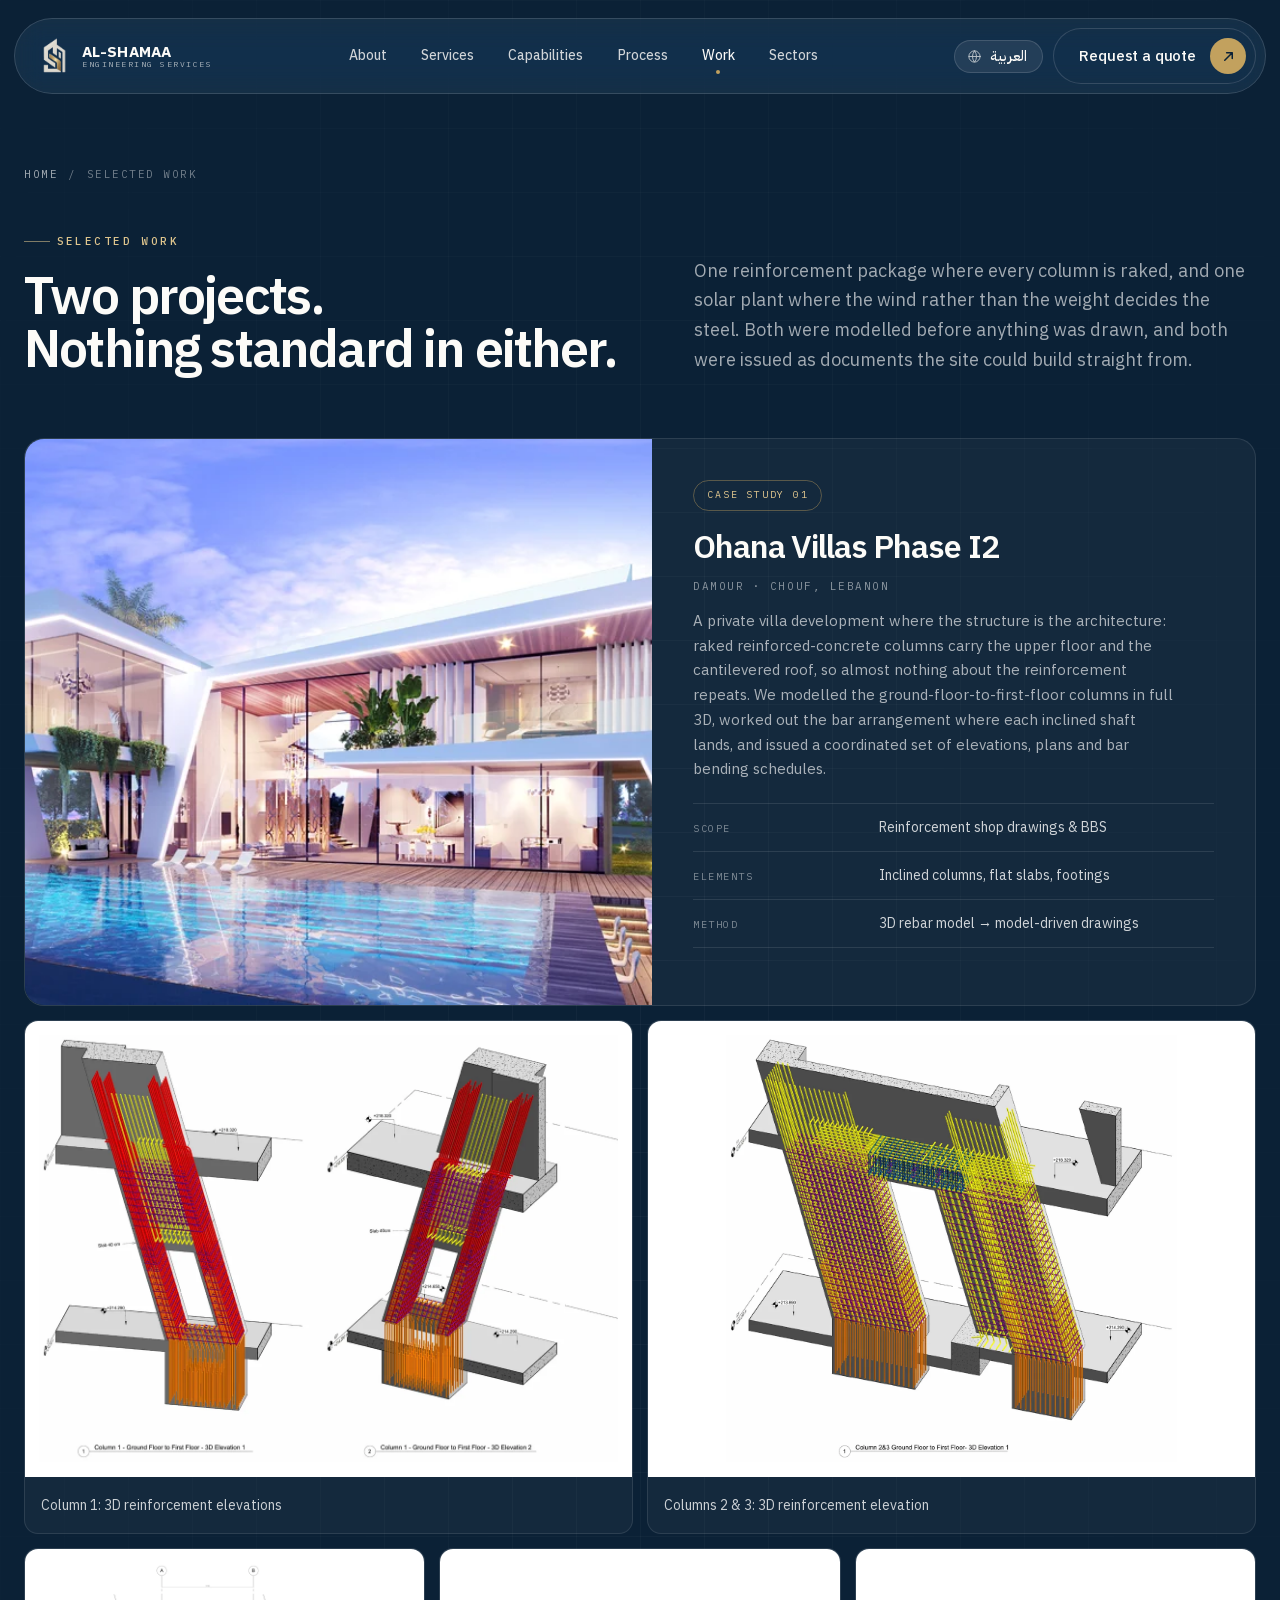
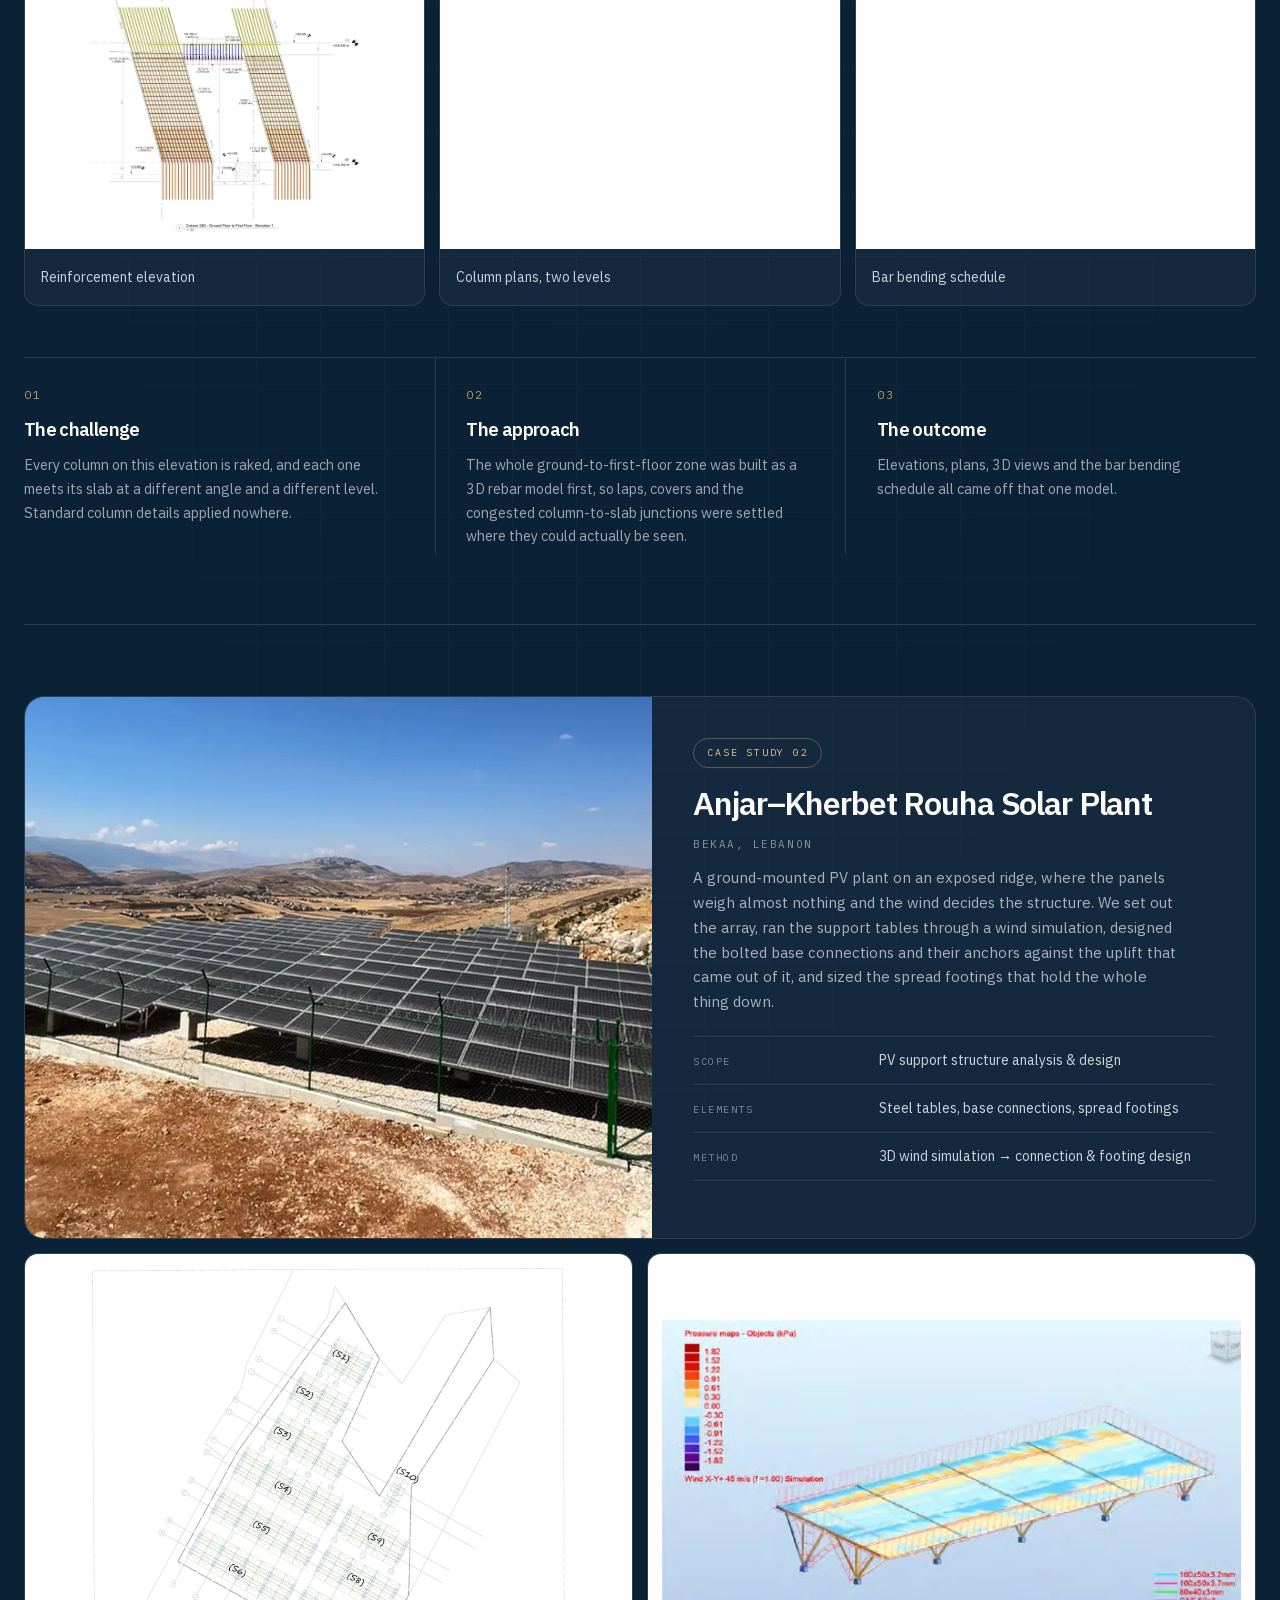
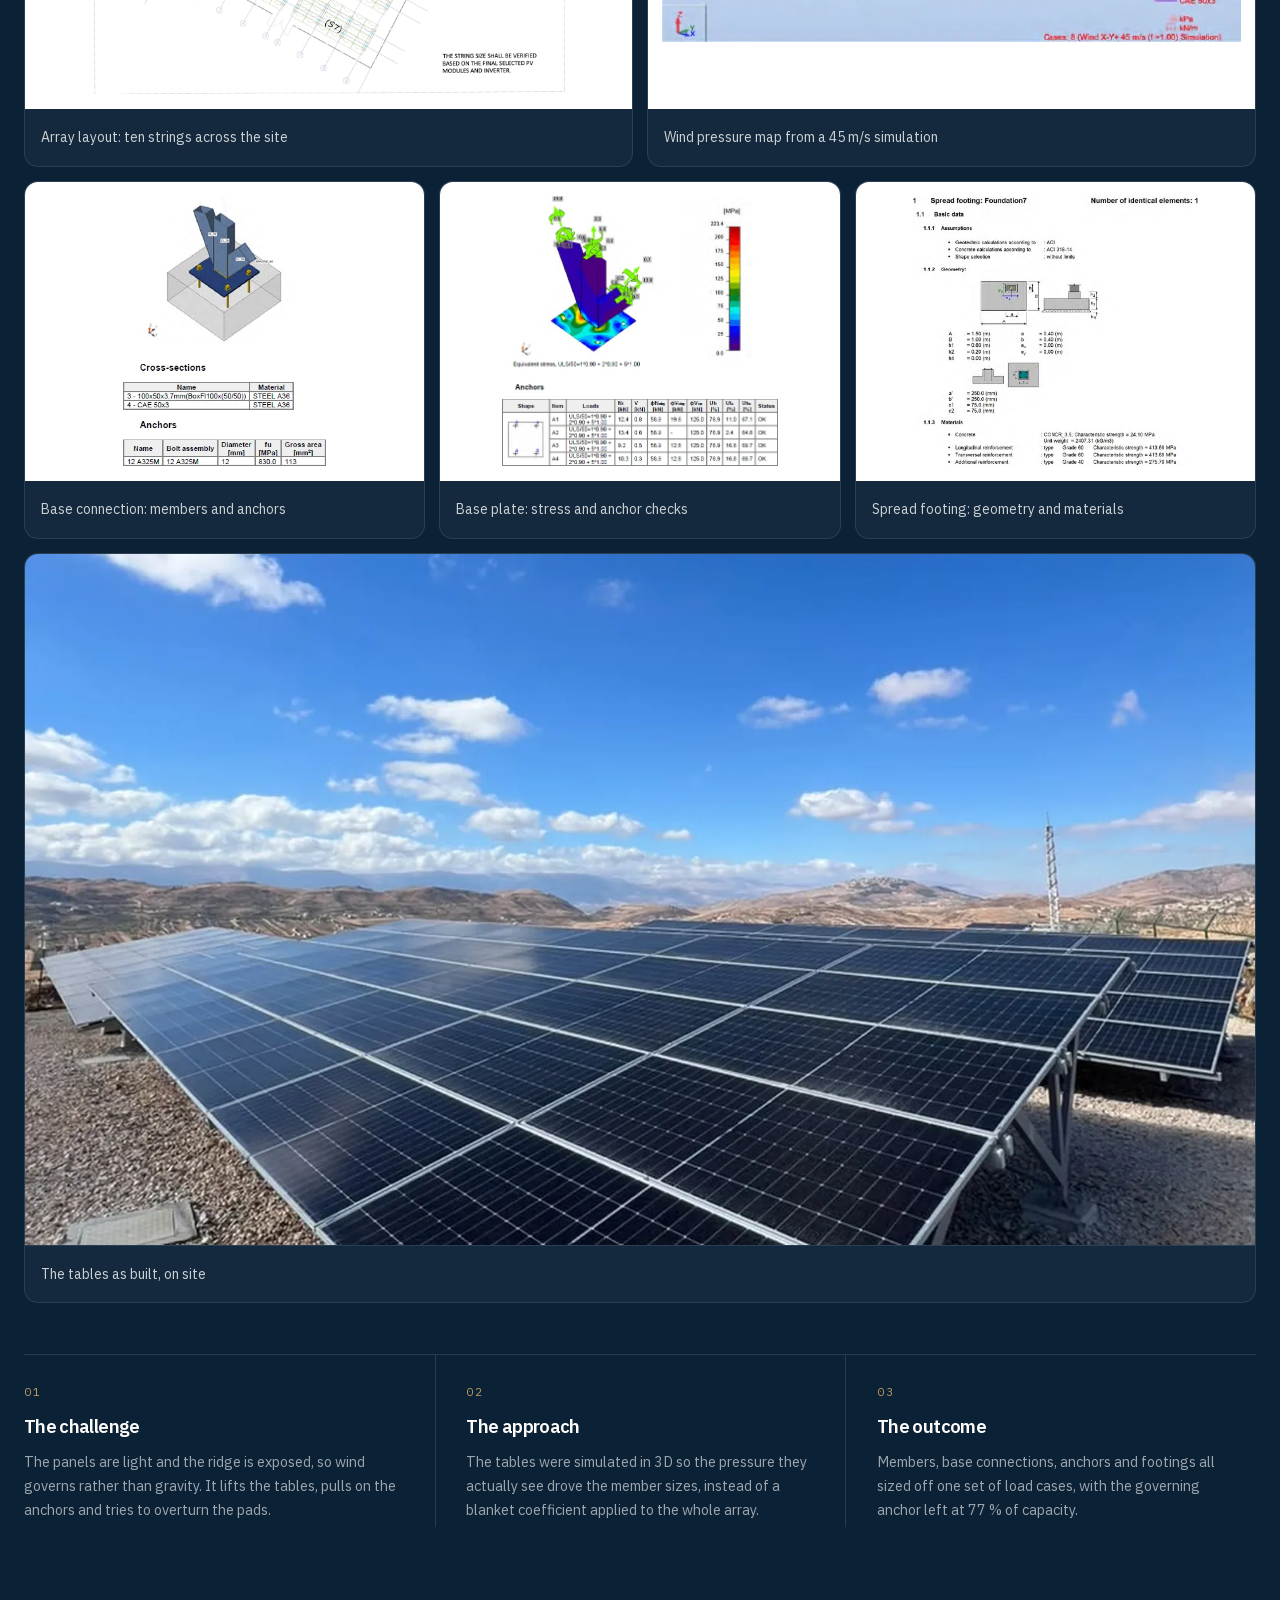
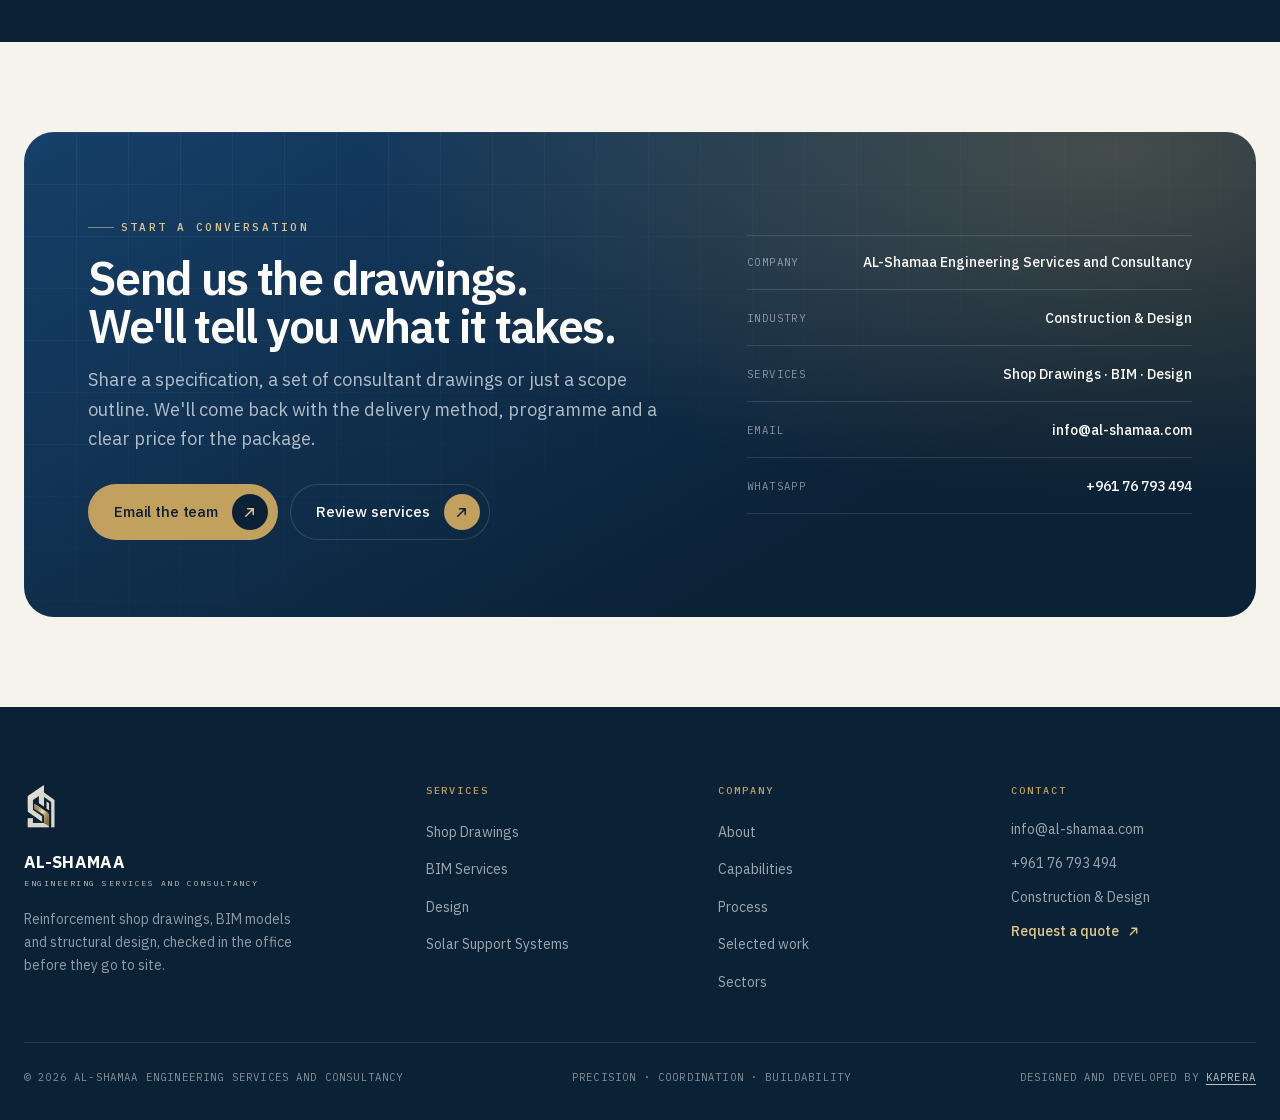
==== commit a2f8e9eb: "Rewrite the site copy to drop the AI tells The landing page and the work page read like generated co" ====
--- a/work.html
+++ b/work.html
@@ -4,7 +4,7 @@
 <meta charset="utf-8">
 <meta name="viewport" content="width=device-width, initial-scale=1">
 
-<title>Selected Work — Reinforcement and Solar Support Case Studies | AL-Shamaa</title>
+<title>Selected Work: Reinforcement and Solar Support Case Studies | AL-Shamaa</title>
 <meta name="description" content="Two AL-Shamaa case studies in full: the Ohana Villas Phase I2 reinforcement package in Damour, and the Anjar–Kherbet Rouha solar plant support structure in the Bekaa.">
 <link rel="canonical" href="https://al-shamaa.com/work.html">
 <meta name="robots" content="index, follow, max-image-preview:large, max-snippet:-1">
@@ -26,14 +26,14 @@
 <meta property="og:url" content="https://al-shamaa.com/work.html">
 <meta property="og:locale" content="en">
 <meta property="og:locale:alternate" content="ar">
-<meta property="og:title" content="Selected Work — AL-Shamaa Engineering Services and Consultancy">
+<meta property="og:title" content="Selected Work | AL-Shamaa Engineering Services and Consultancy">
 <meta property="og:description" content="Two AL-Shamaa case studies in full: the Ohana Villas Phase I2 reinforcement package in Damour, and the Anjar–Kherbet Rouha solar plant support structure in the Bekaa.">
 <meta property="og:image" content="https://al-shamaa.com/assets/img/og-card.jpg">
 <meta property="og:image:width" content="1200">
 <meta property="og:image:height" content="630">
-<meta property="og:image:alt" content="AL-Shamaa Engineering Services and Consultancy — reinforcement detailing, BIM and design.">
+<meta property="og:image:alt" content="AL-Shamaa Engineering Services and Consultancy: reinforcement detailing, BIM and design.">
 <meta name="twitter:card" content="summary_large_image">
-<meta name="twitter:title" content="Selected Work — AL-Shamaa Engineering Services and Consultancy">
+<meta name="twitter:title" content="Selected Work | AL-Shamaa Engineering Services and Consultancy">
 <meta name="twitter:description" content="Two AL-Shamaa case studies in full: the Ohana Villas Phase I2 reinforcement package in Damour, and the Anjar–Kherbet Rouha solar plant support structure in the Bekaa.">
 <meta name="twitter:image" content="https://al-shamaa.com/assets/img/og-card.jpg">
 
@@ -44,7 +44,7 @@
 <link rel="preload" href="assets/fonts/plex-mono-500-latin.woff2" as="font" type="font/woff2" crossorigin>
 <link rel="stylesheet" href="assets/css/styles.css?v=6">
 
-<script src="assets/js/i18n.js?v=6" defer></script>
+<script src="assets/js/i18n.js?v=7" defer></script>
 <script src="assets/js/main.js?v=1" defer></script>
 
 <script type="application/ld+json">
@@ -69,7 +69,7 @@
     "itemListElement": [
       { "@type": "ListItem", "position": 1, "item": {
           "@type": "CreativeWork",
-          "name": "Ohana Villas — Phase I2",
+          "name": "Ohana Villas Phase I2",
           "about": "Reinforcement shop drawings and bar bending schedules for a villa on raked reinforced-concrete columns.",
           "locationCreated": { "@type": "Place", "name": "Damour, Chouf, Lebanon" } } },
       { "@type": "ListItem", "position": 2, "item": {
@@ -162,12 +162,12 @@
       <article class="case" data-reveal>
         <figure class="case__hero">
           <img src="assets/img/work/ohana-villa.webp" width="900" height="506" loading="lazy" decoding="async"
-               alt="Ohana Villas — a contemporary villa of white, inclined and cantilevered volumes above a reflecting pool.">
+               alt="Ohana Villas: a contemporary villa of white, inclined and cantilevered volumes above a reflecting pool.">
         </figure>
 
         <div class="case__side">
           <span class="case__tag"><span data-i18n>Case study</span> 01</span>
-          <h3 class="case__title">Ohana Villas — <span data-i18n>Phase I2</span></h3>
+          <h3 class="case__title">Ohana Villas <span data-i18n>Phase I2</span></h3>
           <p class="case__loc"><span data-i18n>Damour · Chouf, Lebanon</span></p>
           <p class="case__lede">
             <span data-i18n>A private villa development where the structure is the architecture: raked reinforced-concrete columns carry the upper floor and the cantilevered roof, so almost nothing about the reinforcement repeats. We modelled the ground-floor-to-first-floor columns in full 3D, worked out the bar arrangement where each inclined shaft lands, and issued a coordinated set of elevations, plans and bar bending schedules.</span>
@@ -188,7 +188,7 @@
                  alt="Two 3D views of the reinforcement in inclined Column 1, showing starter bars, main bars and links passing through the slab.">
           </div>
           <figcaption>
-            <span class="sheet__t"><span data-i18n>Column 1 — 3D reinforcement elevations</span></span>
+            <span class="sheet__t"><span data-i18n>Column 1: 3D reinforcement elevations</span></span>
           </figcaption>
         </figure>
 
@@ -198,7 +198,7 @@
                  alt="3D reinforcement model of the twin inclined Columns 2 and 3 and the beam spanning between them.">
           </div>
           <figcaption>
-            <span class="sheet__t"><span data-i18n>Columns 2 &amp; 3 — 3D reinforcement elevation</span></span>
+            <span class="sheet__t"><span data-i18n>Columns 2 &amp; 3: 3D reinforcement elevation</span></span>
           </figcaption>
         </figure>
 
@@ -257,7 +257,7 @@
       <article class="case" data-reveal>
         <figure class="case__hero">
           <img src="assets/img/work/pv-array.webp" width="1600" height="900" loading="lazy" decoding="async"
-               alt="The completed solar plant on a Bekaa hillside — rows of panels on concrete plinths inside a perimeter fence, with the valley and mountains behind.">
+               alt="The completed solar plant on a Bekaa hillside: rows of panels on concrete plinths inside a perimeter fence, with the valley and mountains behind.">
         </figure>
 
         <div class="case__side">
@@ -283,7 +283,7 @@
                  alt="Site plan of the photovoltaic array: ten panel strings labelled S1 to S10 set out on a lettered and numbered grid across the plot.">
           </div>
           <figcaption>
-            <span class="sheet__t"><span data-i18n>Array layout — ten strings across the site</span></span>
+            <span class="sheet__t"><span data-i18n>Array layout: ten strings across the site</span></span>
           </figcaption>
         </figure>
 
@@ -293,7 +293,7 @@
                  alt="Wind pressure map in kilopascals across the 3D model of a panel support table, from a 45 metre-per-second wind simulation.">
           </div>
           <figcaption>
-            <span class="sheet__t"><span data-i18n>Wind pressure map — 45 m/s simulation</span></span>
+            <span class="sheet__t"><span data-i18n>Wind pressure map from a 45 m/s simulation</span></span>
           </figcaption>
         </figure>
 
@@ -303,7 +303,7 @@
                  alt="3D view of a support frame base: box sections and an angle brace landing on a plate anchored into a concrete pedestal, above the cross-section schedule.">
           </div>
           <figcaption>
-            <span class="sheet__t"><span data-i18n>Base connection — members and anchors</span></span>
+            <span class="sheet__t"><span data-i18n>Base connection: members and anchors</span></span>
           </figcaption>
         </figure>
 
@@ -313,7 +313,7 @@
                  alt="Equivalent stress plot on the base plate under the governing load combination, with each of the four anchors listed and its utilisation checked.">
           </div>
           <figcaption>
-            <span class="sheet__t"><span data-i18n>Base plate — stress and anchor checks</span></span>
+            <span class="sheet__t"><span data-i18n>Base plate: stress and anchor checks</span></span>
           </figcaption>
         </figure>
 
@@ -323,7 +323,7 @@
                  alt="Spread footing design output: pad and pedestal geometry dimensioned, with the concrete strength and reinforcement grades listed below.">
           </div>
           <figcaption>
-            <span class="sheet__t"><span data-i18n>Spread footing — geometry and materials</span></span>
+            <span class="sheet__t"><span data-i18n>Spread footing: geometry and materials</span></span>
           </figcaption>
         </figure>
 
@@ -343,7 +343,7 @@
         <div class="cnote" data-reveal>
           <span class="cnote__n">01</span>
           <h4><span data-i18n>The challenge</span></h4>
-          <p><span data-i18n>The panels are light and the ridge is exposed, so wind governs rather than gravity — uplift on the tables, tension in the anchors, overturning on the pads.</span></p>
+          <p><span data-i18n>The panels are light and the ridge is exposed, so wind governs rather than gravity. It lifts the tables, pulls on the anchors and tries to overturn the pads.</span></p>
         </div>
         <div class="cnote d-70" data-reveal>
           <span class="cnote__n">02</span>
@@ -370,7 +370,7 @@
           <span data-i18n>Share a specification, a set of consultant drawings or just a scope outline. We'll come back with the delivery method, programme and a clear price for the package.</span>
         </p>
         <div class="cta__actions">
-          <a class="btn btn--gold" href="mailto:info@al-shamaa.com?subject=Project%20enquiry%20%E2%80%94%20reinforcement%20detailing">
+          <a class="btn btn--gold" href="mailto:info@al-shamaa.com?subject=Project%20enquiry%3A%20reinforcement%20detailing">
             <span data-i18n>Email the team</span>
             <span class="btn__ic" aria-hidden="true">
               <svg viewBox="0 0 16 16" fill="none" stroke="currentColor" stroke-width="1.6" stroke-linecap="round" stroke-linejoin="round"><path d="M4 12 12 4M6 4h6v6"/></svg>
@@ -414,7 +414,7 @@
           <div class="brand__sub"><span data-i18n>Engineering Services and Consultancy</span></div>
         </div>
         <p class="footer__blurb">
-          <span data-i18n>Precise, intelligent and integrated engineering solutions — reinforcement detailing, BIM expertise and design services for the construction industry.</span>
+          <span data-i18n>Reinforcement shop drawings, BIM models and structural design, checked in the office before they go to site.</span>
         </p>
       </div>
 
